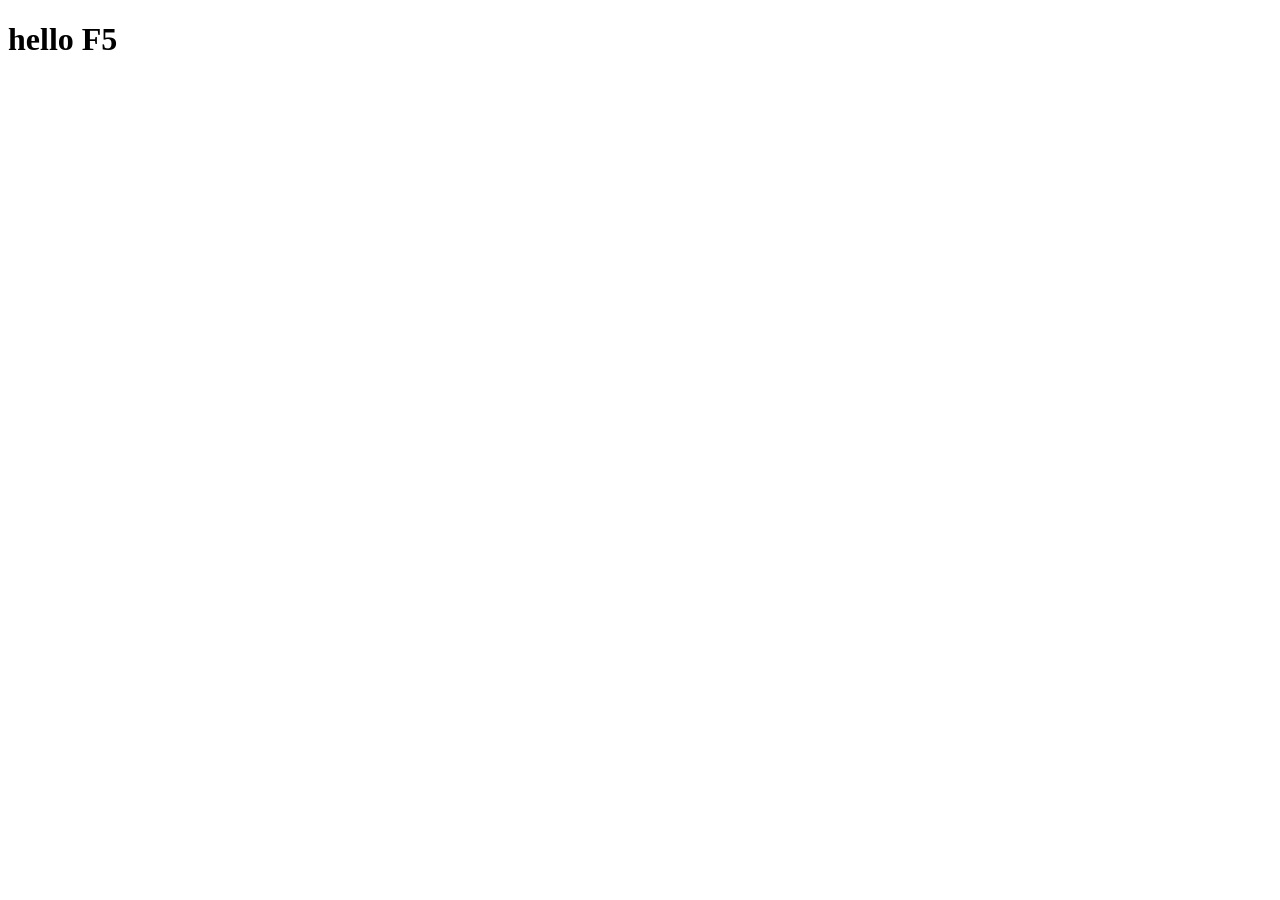
==== index.html @ d778456f "create gitbub page" ====
<!DOCTYPE html>
<html lang="en">
<head>
  <meta charset="UTF-8">
  <meta name="viewport" content="width=device-width, initial-scale=1.0">
  <title>F5 Web</title>
</head>
<body>
  <h1>hello F5</h1>
</body>
</html>
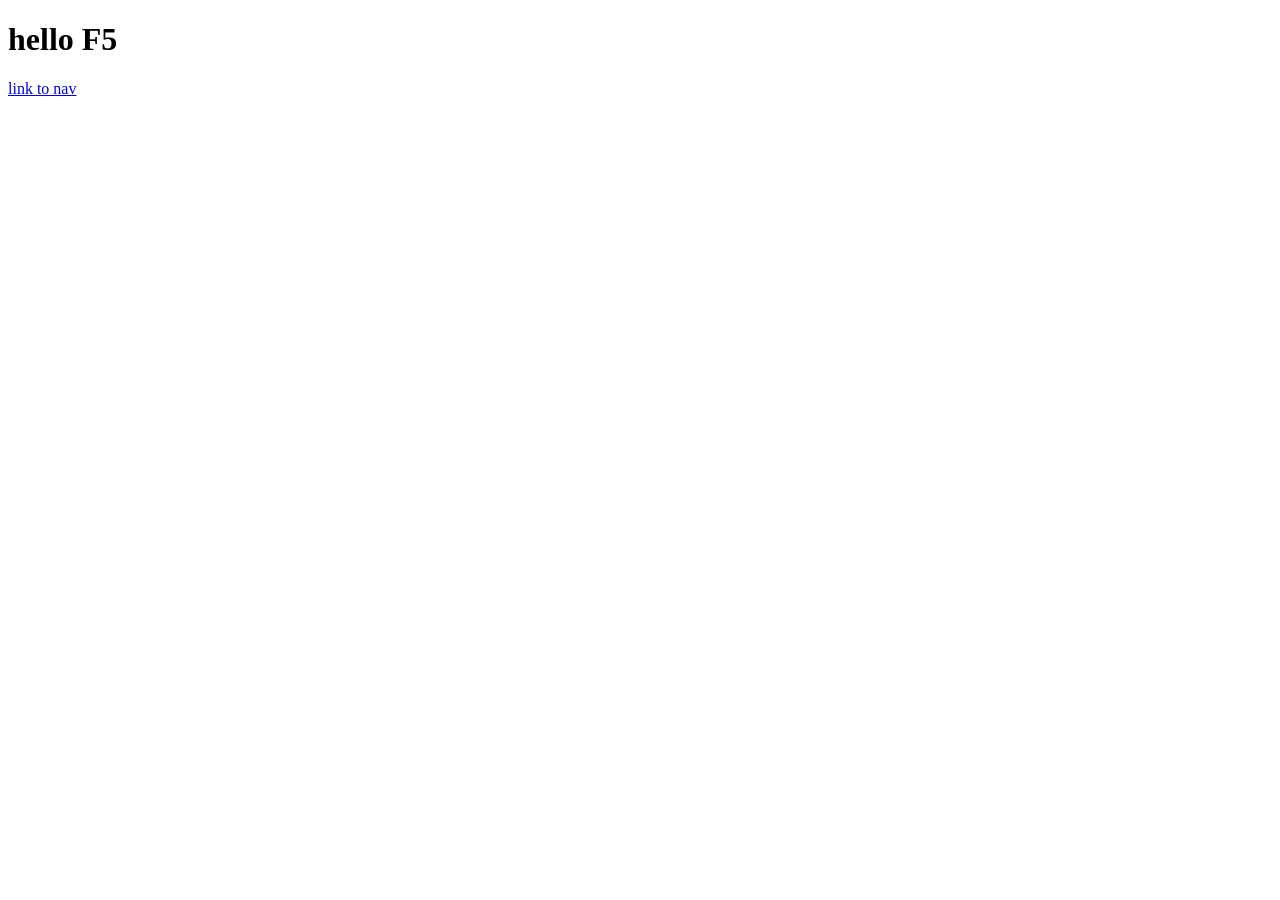
==== commit 04c489b8: "create navbar" ====
--- a/index.html
+++ b/index.html
@@ -7,5 +7,6 @@
 </head>
 <body>
   <h1>hello F5</h1>
+  <a href="nav.html">link to nav</a>
 </body>
 </html>
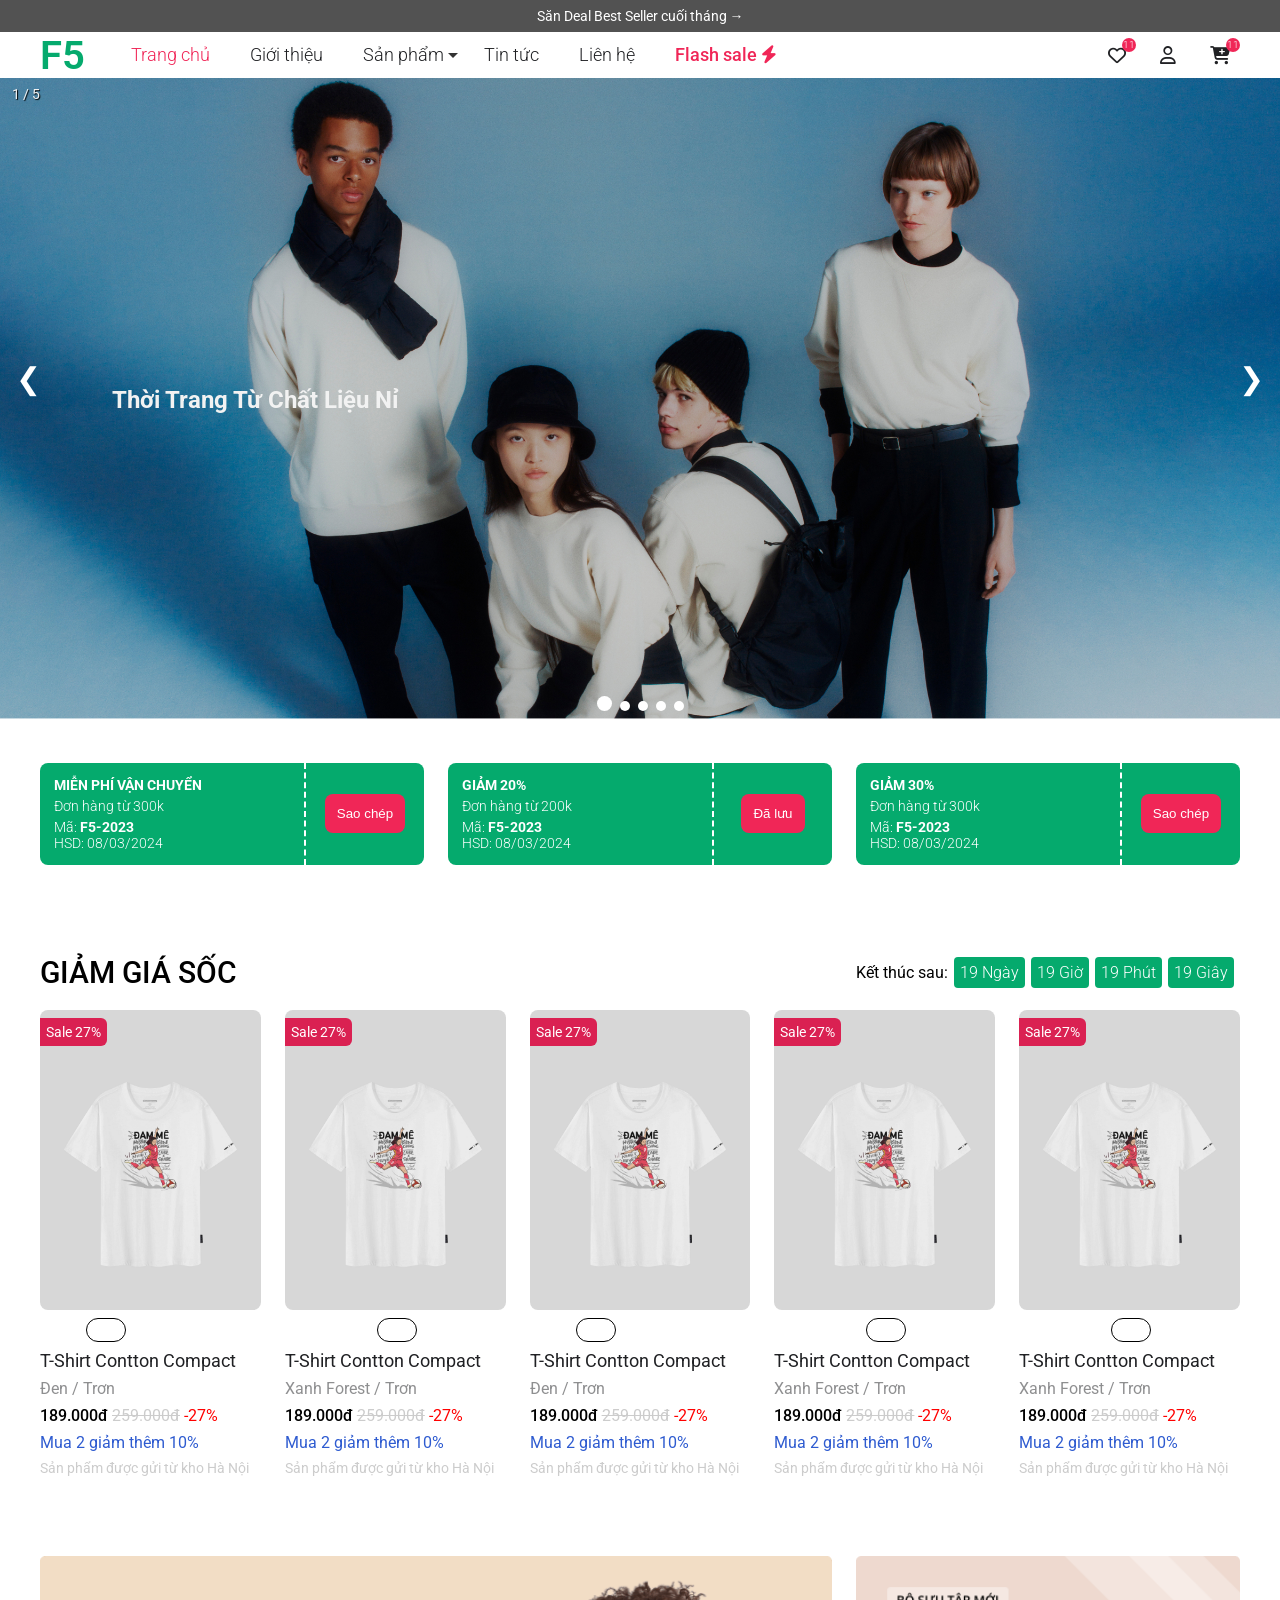
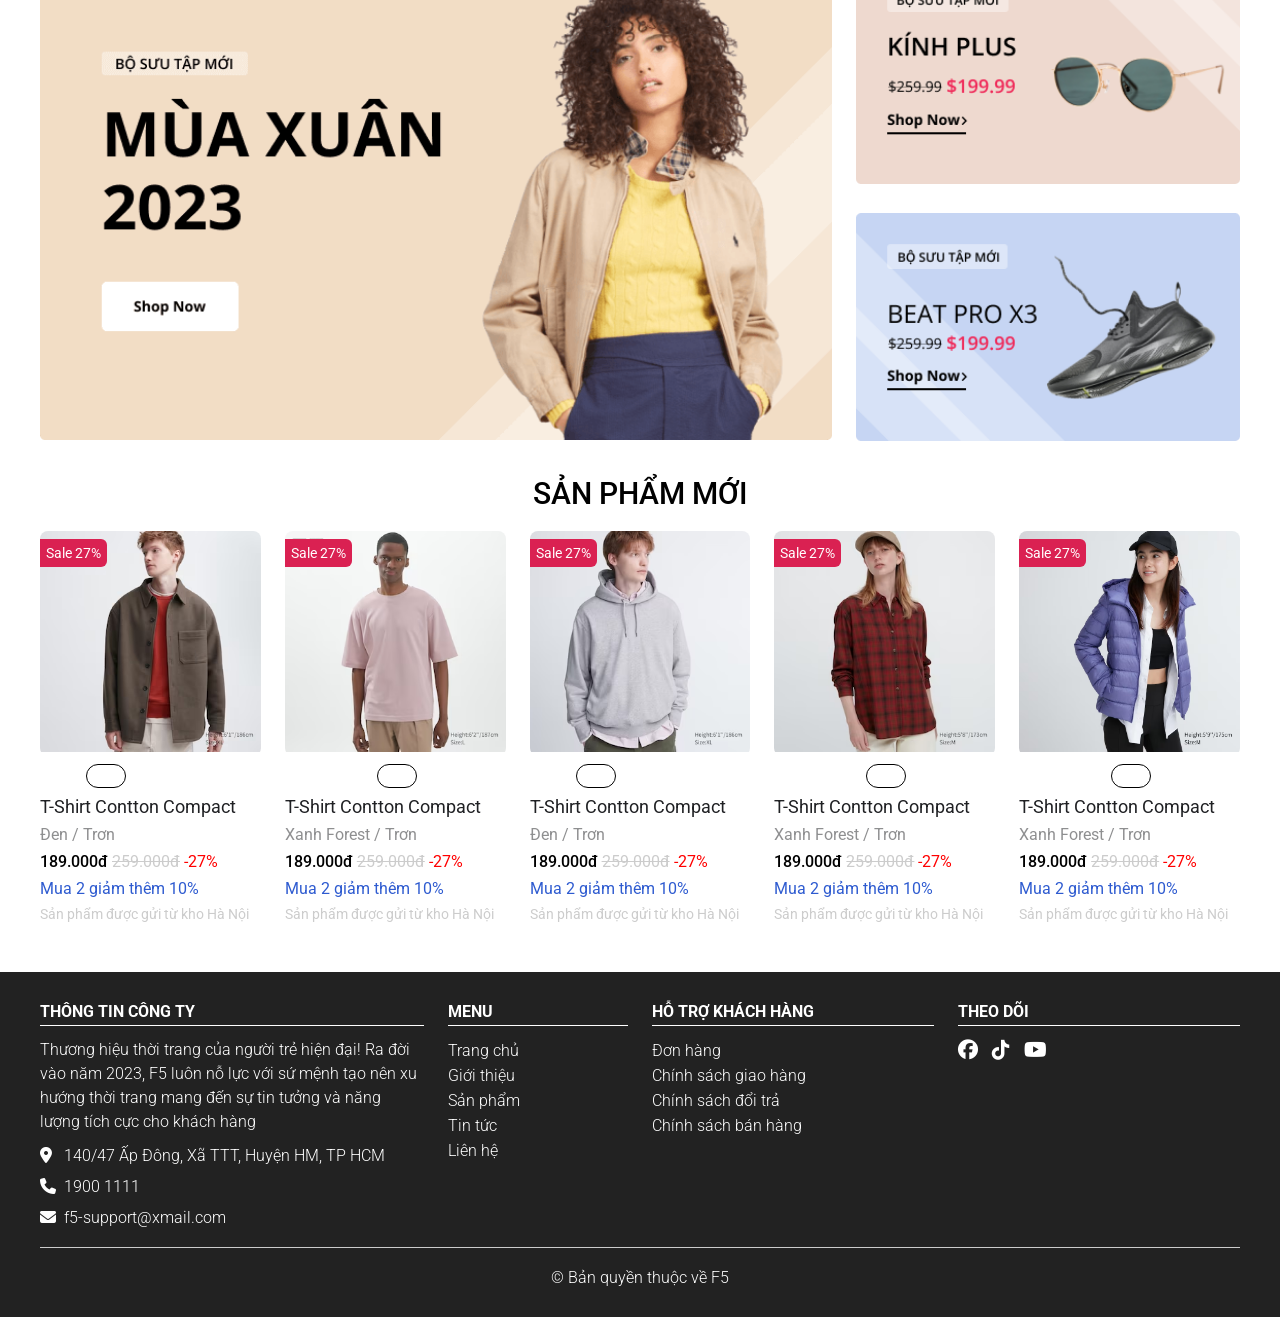
==== commit 50c1db93: "reuse ex-code" ====
--- a/index.html
+++ b/index.html
@@ -1,12 +1,1223 @@
 <!DOCTYPE html>
 <html lang="en">
+
 <head>
   <meta charset="UTF-8">
   <meta name="viewport" content="width=device-width, initial-scale=1.0">
   <title>F5 Web</title>
+  <link rel="icon" type="image/x-icon" href="./assets/img/favicon/F5-favicon-100x100.png">
+  <link rel="preconnect" href="https://fonts.googleapis.com">
+  <link rel="preconnect" href="https://fonts.gstatic.com" crossorigin>
+  <link href="https://fonts.googleapis.com/css2?family=Roboto:wght@100;300;400;500;700&display=swap" rel="stylesheet">
+  <link rel="stylesheet" href="https://cdnjs.cloudflare.com/ajax/libs/font-awesome/6.4.2/css/all.min.css"
+      integrity="sha512-z3gLpd7yknf1YoNbCzqRKc4qyor8gaKU1qmn+CShxbuBusANI9QpRohGBreCFkKxLhei6S9CQXFEbbKuqLg0DA=="
+      crossorigin="anonymous" referrerpolicy="no-referrer" />
+  <link rel="stylesheet" href="./assets/css/grid.css">
+  <link rel="stylesheet" href="./assets/css/base.css">
+  <link rel="stylesheet" href="./assets/css/style.css">
+  <link rel="stylesheet" href="./assets/css/responsive.css">
 </head>
+
 <body>
-  <h1>hello F5</h1>
-  <a href="nav.html">link to nav</a>
+  <div class="app">
+    <!-- header -->
+    <header class="header">
+      <div class="topbar">
+        <div class="topbar__promotion">
+          <a href="./index.html">Săn Deal Best Seller cuối tháng →</a>
+        </div>
+      </div>
+      <nav class="nav">
+        <div class="nav__bars">
+          <i class="nav__bars-icon fa-solid fa-bars"></i>
+        </div>
+        <div class="nav__logo">
+          <a href="#" class="logo">F5</a>
+        </div>
+
+        <div class="nav__menu"> <!-- add nav__menu--opened tren mobile de mo menu -->
+          <div class="nav__menu-mobile-close">
+            <i class="nav__menu-mobile-close-icon fa-solid fa-xmark"></i>
+          </div>
+          <ul class="menu-list">
+            <li class="menu-item menu-item--active">
+              <a href="./index.html">Trang chủ</a>
+            </li>
+            <li class="menu-item">
+              <a href="#">Giới thiệu</a>
+            </li>
+            <li class="menu-item menu-item--angle-down">
+              <a href="#">Sản phẩm</a>
+              <ul class="submenu-list-1">
+                <li class="menu-item menu-item--level-1">
+                  <a href="#">Áo</a>
+                  <ul class="submeu-list-2">
+                    <li class="menu-item menu-item--level-2">
+                      <a href="#">Áo phông</a>
+                    </li>
+                    <li class="menu-item menu-item--level-2">
+                      <a href="#">Áo sơ mi</a>
+                    </li>
+                    <li class="menu-item menu-item--level-2">
+                      <a href="#">Áo kiểu</a>
+                    </li>
+                    <li class="menu-item menu-item--level-2">
+                      <a href="#">Áo khoác</a>
+                    </li>
+                  </ul>
+                </li>
+                <li class="menu-item menu-item--level-1">
+                  <a href="#">Quần</a>
+                  <ul class="submeu-list-2">
+                    <li class="menu-item menu-item--level-2">
+                      <a href="#">Quần jeans</a>
+                    </li>
+                    <li class="menu-item menu-item--level-2">
+                      <a href="#">Quần kaki</a>
+                    </li>
+                    <li class="menu-item menu-item--level-2">
+                      <a href="#">Quần short</a>
+                    </li>
+                    <li class="menu-item menu-item--level-2">
+                      <a href="#">Quần lửng</a>
+                    </li>
+                  </ul>
+                </li>
+                <li class="menu-item menu-item--level-1">
+                  <a href="#">Túi xách</a>
+                  <ul class="submeu-list-2">
+                    <li class="menu-item menu-item--level-2">
+                      <a href="#">Túi xách xxx</a>
+                    </li>
+                    <li class="menu-item menu-item--level-2">
+                      <a href="#">Túi xách xxx</a>
+                    </li>
+                    <li class="menu-item menu-item--level-2">
+                      <a href="#">Túi xách xxx</a>
+                    </li>
+                    <li class="menu-item menu-item--level-2">
+                      <a href="#">Túi xách xxx</a>
+                    </li>
+                  </ul>
+                </li>
+                <li class="menu-item menu-item--level-1">
+                  <a href="#">Giày dép</a>
+                  <ul class="submeu-list-2">
+                    <li class="menu-item menu-item--level-2">
+                      <a href="#">Giày dép xx xx</a>
+                    </li>
+                    <li class="menu-item menu-item--level-2">
+                      <a href="#">Giày dép xx xx</a>
+                    </li>
+                    <li class="menu-item menu-item--level-2">
+                      <a href="#">Giày dép xx xx</a>
+                    </li>
+                    <li class="menu-item menu-item--level-2">
+                      <a href="#">Giày dép xx xx</a>
+                    </li>
+                  </ul>
+                </li>
+                <li class="menu-item menu-item--level-1">
+                  <a href="#">Phụ kiện</a>
+                  <ul class="submeu-list-2">
+                    <li class="menu-item menu-item--level-2">
+                      <a href="#">Phụ kiện xx xx</a>
+                    </li>
+                    <li class="menu-item menu-item--level-2">
+                      <a href="#">Phụ kiện xx xx</a>
+                    </li>
+                    <li class="menu-item menu-item--level-2">
+                      <a href="#">Phụ kiện xx xx</a>
+                    </li>
+                    <li class="menu-item menu-item--level-2">
+                      <a href="#">Phụ kiện xx xx</a>
+                    </li>
+                  </ul>
+                </li>
+              </ul>
+            </li>
+            <li class="menu-item">
+              <a href="#">Tin tức</a>
+            </li>
+            <li class="menu-item">
+              <a href="#">Liên hệ</a>
+            </li>
+            <li class="menu-item menu-item--flash-sale">
+              <a href="#flash-sale">
+                Flash sale
+                <i class="fa-solid fa-bolt"></i>
+              </a>
+            </li>
+          </ul>
+        </div>
+        <div class="nav__right">
+          <div class="nav__icon">
+            <div class="nav__wishlist-icon">
+              <a href="#" class="wishlist-icon__link">
+                <i class="fa-regular fa-heart"></i>
+                <span class="wishlist-number">11</span>
+              </a>
+            </div>
+            <div class="nav__user-icon">
+              <a href="#" class="user-icon__link">
+                <i class="fa-regular fa-user"></i>
+              </a>
+            </div>
+            <div class="nav__cart-icon">
+              <a href="#" class="cart-icon__link">
+                <i class="fa-solid fa-cart-plus"></i>
+                <span class="cart-number">11</span>
+              </a>
+              <div class="cart-container">
+                <!-- add class 'cart--active to show when hover' -->
+                <div class="cart-empty">
+                  <img src="./assets/img/empty-cart/emptycart.jpeg" class="cart-empty__img" alt="Empty cart">
+                  <p class="cart-empty__msg">Không có sản phẩm nào trong giỏ hàng!</p>
+                </div>
+                <div class="cart-content cart--active">
+                  <p class="cart__header">Sản phẩm trong giỏ hàng</p>
+                  <div class="cart__body">
+                    <div class="cart__list">
+                      <div class="cart__item">
+                        <a href="" class="cart-product-thumbnail">
+                          <img src="./assets/img/product/goods-1-4.jpg" alt="">
+                        </a>
+                        <div class="cart-product-info">
+                          <div class="cart-product__top">
+                            <p class="cart-product__title">T-Shirt Care & Share Đam mê</p>
+                            <p class="cart-product__color">Trắng</p>
+                          </div>
+                          <div class="cart-product__bottom">
+                            <div class="cart-product__quantity">
+                              <label for="quantity-input">Số lượng</label>
+                              <div class="quantity-control">
+                                <span class="minus-btn">-</span>
+                                <input type="text" id="quantity-input" class="quantity-input" disabled value="10">
+                                <span class="plus-btn">+</span>
+                              </div>
+                            </div>
+                            <div class="cart-product__price">
+                              <span class="cart-product__sale-price">189.000đ</span>
+                              <del class="cart-product__original-price">259.000đ</del>
+                              <div>
+                                <span class="cart-product__remove">Xoá</span>
+                              </div>
+                            </div>
+                          </div>
+                        </div>
+                      </div>
+                      <div class="cart__item">
+                        <a href="" class="cart-product-thumbnail">
+                          <img src="./assets/img/product/goods-1-4.jpg" alt="">
+                        </a>
+                        <div class="cart-product-info">
+                          <div class="cart-product__top">
+                            <p class="cart-product__title">T-Shirt Care & Share Đam mê</p>
+                            <p class="cart-product__color">Trắng</p>
+                          </div>
+                          <div class="cart-product__bottom">
+                            <div class="cart-product__quantity">
+                              <label for="quantity-input">Số lượng</label>
+                              <div class="quantity-control">
+                                <span class="minus-btn">-</span>
+                                <input type="text" id="quantity-input" class="quantity-input" disabled value="10">
+                                <span class="plus-btn">+</span>
+                              </div>
+                            </div>
+                            <div class="cart-product__price">
+                              <span class="cart-product__sale-price">189.000đ</span>
+                              <del class="cart-product__original-price">259.000đ</del>
+                              <div>
+                                <span class="cart-product__remove">Xoá</span>
+                              </div>
+                            </div>
+                          </div>
+                        </div>
+                      </div>
+                      <div class="cart__item">
+                        <a href="" class="cart-product-thumbnail">
+                          <img src="./assets/img/product/goods-1-4.jpg" alt="">
+                        </a>
+                        <div class="cart-product-info">
+                          <div class="cart-product__top">
+                            <p class="cart-product__title">T-Shirt Care & Share Đam mê</p>
+                            <p class="cart-product__color">Trắng</p>
+                          </div>
+                          <div class="cart-product__bottom">
+                            <div class="cart-product__quantity">
+                              <label for="quantity-input">Số lượng</label>
+                              <div class="quantity-control">
+                                <span class="minus-btn">-</span>
+                                <input type="text" id="quantity-input" class="quantity-input" disabled value="10">
+                                <span class="plus-btn">+</span>
+                              </div>
+                            </div>
+                            <div class="cart-product__price">
+                              <span class="cart-product__sale-price">189.000đ</span>
+                              <del class="cart-product__original-price">259.000đ</del>
+                              <div>
+                                <span class="cart-product__remove">Xoá</span>
+                              </div>
+                            </div>
+                          </div>
+                        </div>
+                      </div>
+                    </div>
+                  </div>
+                  <div class="cart__footer">
+                    <div class="cart__subtotal-wrap">
+                      <span class="subtotal__title">Tổng tiền:</span>
+                      <span class="subtotal">936.000₫</span>
+                    </div>
+                    <div class="cart__btn">
+                      <a href="#" class="cart__checkout btn">Thanh Toán</a>
+                    </div>
+                  </div>
+                </div>
+              </div>
+            </div>
+          </div>
+        </div>
+      </nav>
+    </header>
+
+    <!-- body -->
+    <div class="body">
+      <!-- slideshow -->
+      <section class="slideshow">
+        <!-- Element: Slide -->
+        <div class="slideshow__slide fade">
+          <div class="slideshow__numbertext">1 / 5</div>
+          <img src="./assets/img/slideshow/slideshow-1.jpg" style="width:100%">
+          <h2 class="slideshow__text">Thời trang từ chất liệu nỉ</h2>
+        </div>
+        <div class="slideshow__slide fade">
+          <div class="slideshow__numbertext">2 / 5</div>
+          <img src="./assets/img/slideshow/slideshow-2.jpg" style="width:100%">
+          <h2 class="slideshow__text">Caption Two</h2>
+        </div>
+        <div class="slideshow__slide fade">
+          <div class="slideshow__numbertext">3 / 5</div>
+          <img src="./assets/img/slideshow/slideshow-3.jpg" style="width:100%">
+          <h2 class="slideshow__text">Caption Three</h2>
+        </div>
+        <div class="slideshow__slide fade">
+          <div class="slideshow__numbertext">4 / 5</div>
+          <img src="./assets/img/slideshow/slideshow-4.jpg" style="width:100%">
+          <h2 class="slideshow__text">Caption Four</h2>
+        </div>
+        <div class="slideshow__slide fade">
+          <div class="slideshow__numbertext">5 / 5</div>
+          <img src="./assets/img/slideshow/slideshow-5.jpg" style="width:100%">
+          <h2 class="slideshow__text">Caption Five</h2>
+        </div>
+        <!-- Element: Controls -->
+        <a class="slideshow__prev" onclick="plusSlides(-1)">&#10094;</a>
+        <a class="slideshow__next" onclick="plusSlides(1)">&#10095;</a>
+        <!-- Block: Dots -->
+        <div class="dots">
+          <span class="dots__dot" onclick="currentSlide(1)"></span>
+          <span class="dots__dot" onclick="currentSlide(2)"></span>
+          <span class="dots__dot" onclick="currentSlide(3)"></span>
+          <span class="dots__dot" onclick="currentSlide(4)"></span>
+          <span class="dots__dot" onclick="currentSlide(5)"></span>
+        </div>
+      </section>
+
+      <!-- coupons -->
+      <section class="coupons">
+        <div class="grid wide">
+          <div class="row">
+            <div class="col l-4 m-12 c-12">
+              <div class="coupon__container">
+                <div class="coupon__left">
+                  <div class="coupon__title">
+                    <h4>MIỄN PHÍ VẬN CHUYỂN</h4>
+                    <p>Đơn hàng từ 300k</p>
+                  </div>
+                  <div class="coupon__detail">
+                    <p class="coupon__code">Mã: <strong>F5-2023</strong></p>
+                    <p class="expire__date">HSD: 08/03/2024</p>
+                  </div>
+                </div>
+                <div class="coupon__right">
+                  <button class="coupon__copy btn" data-copy='F5-2023'>Sao chép</button>
+                </div>
+              </div>
+            </div>
+
+            <div class="col l-4 m-12 c-12">
+              <div class="coupon__container">
+                <div class="coupon__left">
+                  <div class="coupon__title">
+                    <h4>GIẢM 20%</h4>
+                    <p>Đơn hàng từ 200k</p>
+                  </div>
+                  <div class="coupon__detail">
+                    <p class="coupon__code">Mã: <strong>F5-2023</strong></p>
+                    <p class="expire__date">HSD: 08/03/2024</p>
+                  </div>
+                </div>
+                <div class="coupon__right">
+                  <button class="coupon__copy btn" data-copy='F5-2023'>Đã lưu</button>
+                </div>
+              </div>
+            </div>
+
+            <div class="col l-4 m-12 c-12">
+              <div class="coupon__container">
+                <div class="coupon__left">
+                  <div class="coupon__title">
+                    <h4>GIẢM 30%</h4>
+                    <p>Đơn hàng từ 300k</p>
+                  </div>
+                  <div class="coupon__detail">
+                    <p class="coupon__code">Mã: <strong>F5-2023</strong></p>
+                    <p class="expire__date">HSD: 08/03/2024</p>
+                  </div>
+                </div>
+                <div class="coupon__right">
+                  <button class="coupon__copy btn" data-copy='F5-2023'>Sao chép</button>
+                </div>
+              </div>
+            </div>
+          </div>
+        </div>
+      </section>
+
+      <!-- flash-sale -->
+      <section id="flash-sale" class="flash-sale">
+        <div class="grid wide">
+          <div class="row">
+            <div class="col l-12 m-12 c-12">
+              <div class="flash-sale__heading">
+                <h2 class="flash-sale__title">GIẢM GIÁ SỐC</h2>
+                <div class="flash-sale__timer">
+                  <p>Kết thúc sau:</p>
+                  <div class="timer">
+                    <div class="timer__block timer__days">
+                      <span>19</span>
+                      <span class="day-text">Ngày</span>
+                    </div>
+                    <div class="timer__block timer__hours">
+                      <span>19</span>
+                      <span class="hour-text">Giờ</span>
+                    </div>
+                    <div class="timer__block timer__minutes">
+                      <span>19</span>
+                      <span class="minute-text">Phút</span>
+                    </div>
+                    <div class="timer__block timer__seconds">
+                      <span>19</span>
+                      <span class="second-text">Giây</span>
+                    </div>
+                  </div>
+                </div>
+              </div>
+            </div>
+          </div>
+
+          <div class="row">
+            <div class="col l-2-4">
+              <div class="product">
+                <div class="product__thumbnail">
+                  <div class="product__img">
+                    <a href="#"><img src="./assets/img/product/goods-1-1.jpg" alt="product image"></a>
+                  </div>
+                  <div class="product__select">
+                    <p>Thêm vào giỏ hàng +</p>
+                    <div class="option-select">
+                      <span class="option-select__item">S</span>
+                      <span class="option-select__item">M</span>
+                      <span class="option-select__item">L</span>
+                      <span class="option-select__item">XL</span>
+                      <span class="option-select__item">2XL</span>
+                    </div>
+                  </div>
+                  <div class="product__saleoff">
+                    <p>Sale <span class="product__discount-percent">27%</span></p>
+                  </div>
+                </div>
+                <div class="product__info">
+                  <div class="product__color">
+                    <div class="product__color-item">
+                      <span class="color-checkmark" data-value="Trắng / Trơn"
+                        style="background-image: url(https://media.coolmate.me/cdn-cgi/image/width=160,height=160,quality=80,format=auto/uploads/May2022/vai_trang.jpg);"></span>
+                    </div>
+                    <div class="product__color-item product__color-item--active">
+                      <span class="color-checkmark" data-value="Đen / Trơn"
+                        style="background-image: url(https://media.coolmate.me/cdn-cgi/image/width=160,height=160,quality=80,format=auto/uploads/May2022/vai_den.jpg);"></span>
+                    </div>
+                    <div class="product__color-item">
+                      <span class="color-checkmark" data-value="Xanh Forest / Trơn"
+                        style="background-image: url(https://media.coolmate.me/cdn-cgi/image/width=160,height=160,quality=80,format=auto/uploads/May2022/vai_xanh_forest.jpg);"></span>
+                    </div>
+                    <div class="product__color-item">
+                      <span class="color-checkmark" data-value="Xanh đậm / Trơn"
+                        style="background-image: url(https://media.coolmate.me/cdn-cgi/image/width=160,height=160,quality=80,format=auto/uploads/June2023/colorXanh_1A5.jpg);"></span>
+                    </div>
+                  </div>
+                  <div class="product__title">
+                    <a href="#" class="product__title-link">T-Shirt Contton Compact</a>
+                  </div>
+                  <p class="product__sub-title">Xanh rêu / Premium</p>
+                  <div class="product__prices">
+                    <span class="product__price">189.000đ</span>
+                    <del class="product__original-price">259.000đ</del>
+                    <span class="product__discount-percent">-27%</span>
+                  </div>
+                  <p class="product-ino__hint">Mua 2 giảm thêm 10%</p>
+                  <p class="product-ino__note">Sản phẩm được gửi từ kho Hà Nội</p>
+                </div>
+              </div>
+            </div>
+            <div class="col l-2-4">
+              <div class="product">
+                <div class="product__thumbnail">
+                  <div class="product__img">
+                    <a href="#"><img src="./assets/img/product/goods-1-1.jpg" alt="product image"></a>
+                  </div>
+                  <div class="product__select">
+                    <p>Thêm vào giỏ hàng +</p>
+                    <div class="option-select">
+                      <span class="option-select__item">S</span>
+                      <span class="option-select__item">M</span>
+                      <span class="option-select__item">L</span>
+                      <span class="option-select__item">XL</span>
+                      <span class="option-select__item">2XL</span>
+                    </div>
+                  </div>
+                  <div class="product__saleoff">
+                    <p>Sale <span class="product__discount-percent">27%</span></p>
+                  </div>
+                </div>
+                <div class="product__info">
+                  <div class="product__color">
+                    <div class="product__color-item">
+                      <span class="color-checkmark" data-value="Trắng / Trơn"
+                        style="background-image: url(https://media.coolmate.me/cdn-cgi/image/width=160,height=160,quality=80,format=auto/uploads/May2022/vai_trang.jpg);"></span>
+                    </div>
+                    <div class="product__color-item">
+                      <span class="color-checkmark" data-value="Đen / Trơn"
+                        style="background-image: url(https://media.coolmate.me/cdn-cgi/image/width=160,height=160,quality=80,format=auto/uploads/May2022/vai_den.jpg);"></span>
+                    </div>
+                    <div class="product__color-item product__color-item--active">
+                      <span class="color-checkmark" data-value="Xanh Forest / Trơn"
+                        style="background-image: url(https://media.coolmate.me/cdn-cgi/image/width=160,height=160,quality=80,format=auto/uploads/May2022/vai_xanh_forest.jpg);"></span>
+                    </div>
+                    <div class="product__color-item">
+                      <span class="color-checkmark" data-value="Xanh đậm / Trơn"
+                        style="background-image: url(https://media.coolmate.me/cdn-cgi/image/width=160,height=160,quality=80,format=auto/uploads/June2023/colorXanh_1A5.jpg);"></span>
+                    </div>
+                  </div>
+                  <div class="product__title">
+                    <a href="#" class="product__title-link">T-Shirt Contton Compact</a>
+                  </div>
+                  <p class="product__sub-title">Xanh rêu / Premium</p>
+                  <div class="product__prices">
+                    <span class="product__price">189.000đ</span>
+                    <del class="product__original-price">259.000đ</del>
+                    <span class="product__discount-percent">-27%</span>
+                  </div>
+                  <p class="product-ino__hint">Mua 2 giảm thêm 10%</p>
+                  <p class="product-ino__note">Sản phẩm được gửi từ kho Hà Nội</p>
+                </div>
+              </div>
+            </div>
+            <div class="col l-2-4">
+              <div class="product">
+                <div class="product__thumbnail">
+                  <div class="product__img">
+                    <a href="#"><img src="./assets/img/product/goods-1-1.jpg" alt="product image"></a>
+                  </div>
+                  <div class="product__select">
+                    <p>Thêm vào giỏ hàng +</p>
+                    <div class="option-select">
+                      <span class="option-select__item">S</span>
+                      <span class="option-select__item">M</span>
+                      <span class="option-select__item">L</span>
+                      <span class="option-select__item">XL</span>
+                      <span class="option-select__item">2XL</span>
+                    </div>
+                  </div>
+                  <div class="product__saleoff">
+                    <p>Sale <span class="product__discount-percent">27%</span></p>
+                  </div>
+                </div>
+                <div class="product__info">
+                  <div class="product__color">
+                    <div class="product__color-item">
+                      <span class="color-checkmark" data-value="Trắng / Trơn"
+                        style="background-image: url(https://media.coolmate.me/cdn-cgi/image/width=160,height=160,quality=80,format=auto/uploads/May2022/vai_trang.jpg);"></span>
+                    </div>
+                    <div class="product__color-item product__color-item--active">
+                      <span class="color-checkmark" data-value="Đen / Trơn"
+                        style="background-image: url(https://media.coolmate.me/cdn-cgi/image/width=160,height=160,quality=80,format=auto/uploads/May2022/vai_den.jpg);"></span>
+                    </div>
+                    <div class="product__color-item">
+                      <span class="color-checkmark" data-value="Xanh Forest / Trơn"
+                        style="background-image: url(https://media.coolmate.me/cdn-cgi/image/width=160,height=160,quality=80,format=auto/uploads/May2022/vai_xanh_forest.jpg);"></span>
+                    </div>
+                    <div class="product__color-item">
+                      <span class="color-checkmark" data-value="Xanh đậm / Trơn"
+                        style="background-image: url(https://media.coolmate.me/cdn-cgi/image/width=160,height=160,quality=80,format=auto/uploads/June2023/colorXanh_1A5.jpg);"></span>
+                    </div>
+                  </div>
+                  <div class="product__title">
+                    <a href="#" class="product__title-link">T-Shirt Contton Compact</a>
+                  </div>
+                  <p class="product__sub-title">Xanh rêu / Premium</p>
+                  <div class="product__prices">
+                    <span class="product__price">189.000đ</span>
+                    <del class="product__original-price">259.000đ</del>
+                    <span class="product__discount-percent">-27%</span>
+                  </div>
+                  <p class="product-ino__hint">Mua 2 giảm thêm 10%</p>
+                  <p class="product-ino__note">Sản phẩm được gửi từ kho Hà Nội</p>
+                </div>
+              </div>
+            </div>
+            <div class="col l-2-4">
+              <div class="product">
+                <div class="product__thumbnail">
+                  <div class="product__img">
+                    <a href="#"><img src="./assets/img/product/goods-1-1.jpg" alt="product image"></a>
+                  </div>
+                  <div class="product__select">
+                    <p>Thêm vào giỏ hàng +</p>
+                    <div class="option-select">
+                      <span class="option-select__item">S</span>
+                      <span class="option-select__item">M</span>
+                      <span class="option-select__item">L</span>
+                      <span class="option-select__item">XL</span>
+                      <span class="option-select__item">2XL</span>
+                    </div>
+                  </div>
+                  <div class="product__saleoff">
+                    <p>Sale <span class="product__discount-percent">27%</span></p>
+                  </div>
+                </div>
+                <div class="product__info">
+                  <div class="product__color">
+                    <div class="product__color-item">
+                      <span class="color-checkmark" data-value="Trắng / Trơn"
+                        style="background-image: url(https://media.coolmate.me/cdn-cgi/image/width=160,height=160,quality=80,format=auto/uploads/May2022/vai_trang.jpg);"></span>
+                    </div>
+                    <div class="product__color-item">
+                      <span class="color-checkmark" data-value="Đen / Trơn"
+                        style="background-image: url(https://media.coolmate.me/cdn-cgi/image/width=160,height=160,quality=80,format=auto/uploads/May2022/vai_den.jpg);"></span>
+                    </div>
+                    <div class="product__color-item product__color-item--active">
+                      <span class="color-checkmark" data-value="Xanh Forest / Trơn"
+                        style="background-image: url(https://media.coolmate.me/cdn-cgi/image/width=160,height=160,quality=80,format=auto/uploads/May2022/vai_xanh_forest.jpg);"></span>
+                    </div>
+                    <div class="product__color-item">
+                      <span class="color-checkmark" data-value="Xanh đậm / Trơn"
+                        style="background-image: url(https://media.coolmate.me/cdn-cgi/image/width=160,height=160,quality=80,format=auto/uploads/June2023/colorXanh_1A5.jpg);"></span>
+                    </div>
+                  </div>
+                  <div class="product__title">
+                    <a href="#" class="product__title-link">T-Shirt Contton Compact</a>
+                  </div>
+                  <p class="product__sub-title">Xanh rêu / Premium</p>
+                  <div class="product__prices">
+                    <span class="product__price">189.000đ</span>
+                    <del class="product__original-price">259.000đ</del>
+                    <span class="product__discount-percent">-27%</span>
+                  </div>
+                  <p class="product-ino__hint">Mua 2 giảm thêm 10%</p>
+                  <p class="product-ino__note">Sản phẩm được gửi từ kho Hà Nội</p>
+                </div>
+              </div>
+            </div>
+            <div class="col l-2-4">
+              <div class="product">
+                <div class="product__thumbnail">
+                  <div class="product__img">
+                    <a href="#"><img src="./assets/img/product/goods-1-1.jpg" alt="product image"></a>
+                  </div>
+                  <div class="product__select">
+                    <p>Thêm vào giỏ hàng +</p>
+                    <div class="option-select">
+                      <span class="option-select__item">S</span>
+                      <span class="option-select__item">M</span>
+                      <span class="option-select__item">L</span>
+                      <span class="option-select__item">XL</span>
+                      <span class="option-select__item">2XL</span>
+                    </div>
+                  </div>
+                  <div class="product__saleoff">
+                    <p>Sale <span class="product__discount-percent">27%</span></p>
+                  </div>
+                </div>
+                <div class="product__info">
+                  <div class="product__color">
+                    <div class="product__color-item">
+                      <span class="color-checkmark" data-value="Trắng / Trơn"
+                        style="background-image: url(https://media.coolmate.me/cdn-cgi/image/width=160,height=160,quality=80,format=auto/uploads/May2022/vai_trang.jpg);"></span>
+                    </div>
+                    <div class="product__color-item">
+                      <span class="color-checkmark" data-value="Đen / Trơn"
+                        style="background-image: url(https://media.coolmate.me/cdn-cgi/image/width=160,height=160,quality=80,format=auto/uploads/May2022/vai_den.jpg);"></span>
+                    </div>
+                    <div class="product__color-item product__color-item--active">
+                      <span class="color-checkmark" data-value="Xanh Forest / Trơn"
+                        style="background-image: url(https://media.coolmate.me/cdn-cgi/image/width=160,height=160,quality=80,format=auto/uploads/May2022/vai_xanh_forest.jpg);"></span>
+                    </div>
+                    <div class="product__color-item">
+                      <span class="color-checkmark" data-value="Xanh đậm / Trơn"
+                        style="background-image: url(https://media.coolmate.me/cdn-cgi/image/width=160,height=160,quality=80,format=auto/uploads/June2023/colorXanh_1A5.jpg);"></span>
+                    </div>
+                  </div>
+                  <div class="product__title">
+                    <a href="#" class="product__title-link">T-Shirt Contton Compact</a>
+                  </div>
+                  <p class="product__sub-title">Xanh rêu / Premium</p>
+                  <div class="product__prices">
+                    <span class="product__price">189.000đ</span>
+                    <del class="product__original-price">259.000đ</del>
+                    <span class="product__discount-percent">-27%</span>
+                  </div>
+                  <p class="product-ino__hint">Mua 2 giảm thêm 10%</p>
+                  <p class="product-ino__note">Sản phẩm được gửi từ kho Hà Nội</p>
+                </div>
+              </div>
+            </div>
+          </div>
+        </div>
+      </section>
+
+      <section class="banner">
+        <div class="grid wide">
+          <div class="row">
+            <div class="col l-8 m-12 c-12">
+              <div class="banner__right">
+                <a href="#" class="banner__link">
+                  <img src="./assets/img/banner/banner_1.jpg" alt="Banner" class="banner__img">
+                </a>
+              </div>
+            </div>
+            <div class="col l-4 m-12 c-12">
+              <div class="banner__right">
+                <div class="row">
+                  <div class="col l-12 m-12 c-12">
+                    <div class="banner__right-top">
+                      <a href="#" class="banner__link">
+                        <img src="./assets/img/banner/banner_2.jpg" alt="Banner" class="banner__img">
+                      </a>
+                    </div>
+                  </div>
+                  <div class="col l-12 m-12 c-12">
+                    <div class="banner__right-bottom">
+                      <a href="#" class="banner__link">
+                        <img src="./assets/img/banner/banner_3.jpg" alt="Banner" class="banner__img">
+                      </a>
+                    </div>
+                  </div>
+                </div>
+              </div>
+            </div>
+          </div>
+        </div>
+      </section>
+
+      <!-- new arrival -->
+      <section class="new-arrival">
+        <div class="grid wide">
+          <div class="row">
+            <div class="col l-12 m-12 c-12">
+              <div class="new-arrival__heading">
+                <h2 class="new-arrival__title">SẢN PHẨM MỚI</h2>
+              </div>
+            </div>
+          </div>
+
+          <div class="row">
+            <div class="col l-2-4">
+              <div class="product">
+                <div class="product__thumbnail">
+                  <div class="product__img">
+                    <a href="#"><img src="./assets/img/product/goods-2.jpg" alt="product image"></a>
+                  </div>
+                  <div class="product__select">
+                    <p>Thêm vào giỏ hàng +</p>
+                    <div class="option-select">
+                      <span class="option-select__item">S</span>
+                      <span class="option-select__item">M</span>
+                      <span class="option-select__item">L</span>
+                      <span class="option-select__item">XL</span>
+                      <span class="option-select__item">2XL</span>
+                    </div>
+                  </div>
+                  <div class="product__saleoff">
+                    <p>Sale <span class="product__discount-percent">27%</span></p>
+                  </div>
+                </div>
+                <div class="product__info">
+                  <div class="product__color">
+                    <div class="product__color-item">
+                      <span class="color-checkmark" data-value="Trắng / Trơn"
+                        style="background-image: url(https://media.coolmate.me/cdn-cgi/image/width=160,height=160,quality=80,format=auto/uploads/May2022/vai_trang.jpg);"></span>
+                    </div>
+                    <div class="product__color-item product__color-item--active">
+                      <span class="color-checkmark" data-value="Đen / Trơn"
+                        style="background-image: url(https://media.coolmate.me/cdn-cgi/image/width=160,height=160,quality=80,format=auto/uploads/May2022/vai_den.jpg);"></span>
+                    </div>
+                    <div class="product__color-item">
+                      <span class="color-checkmark" data-value="Xanh Forest / Trơn"
+                        style="background-image: url(https://media.coolmate.me/cdn-cgi/image/width=160,height=160,quality=80,format=auto/uploads/May2022/vai_xanh_forest.jpg);"></span>
+                    </div>
+                    <div class="product__color-item">
+                      <span class="color-checkmark" data-value="Xanh đậm / Trơn"
+                        style="background-image: url(https://media.coolmate.me/cdn-cgi/image/width=160,height=160,quality=80,format=auto/uploads/June2023/colorXanh_1A5.jpg);"></span>
+                    </div>
+                  </div>
+                  <div class="product__title">
+                    <a href="#" class="product__title-link">T-Shirt Contton Compact</a>
+                  </div>
+                  <p class="product__sub-title">Xanh rêu / Premium</p>
+                  <div class="product__prices">
+                    <span class="product__price">189.000đ</span>
+                    <del class="product__original-price">259.000đ</del>
+                    <span class="product__discount-percent">-27%</span>
+                  </div>
+                  <p class="product-ino__hint">Mua 2 giảm thêm 10%</p>
+                  <p class="product-ino__note">Sản phẩm được gửi từ kho Hà Nội</p>
+                </div>
+              </div>
+            </div>
+            <div class="col l-2-4">
+              <div class="product">
+                <div class="product__thumbnail">
+                  <div class="product__img">
+                    <a href="#"><img src="./assets/img/product/goods-3.jpg" alt="product image"></a>
+                  </div>
+                  <div class="product__select">
+                    <p>Thêm vào giỏ hàng +</p>
+                    <div class="option-select">
+                      <span class="option-select__item">S</span>
+                      <span class="option-select__item">M</span>
+                      <span class="option-select__item">L</span>
+                      <span class="option-select__item">XL</span>
+                      <span class="option-select__item">2XL</span>
+                    </div>
+                  </div>
+                  <div class="product__saleoff">
+                    <p>Sale <span class="product__discount-percent">27%</span></p>
+                  </div>
+                </div>
+                <div class="product__info">
+                  <div class="product__color">
+                    <div class="product__color-item">
+                      <span class="color-checkmark" data-value="Trắng / Trơn"
+                        style="background-image: url(https://media.coolmate.me/cdn-cgi/image/width=160,height=160,quality=80,format=auto/uploads/May2022/vai_trang.jpg);"></span>
+                    </div>
+                    <div class="product__color-item">
+                      <span class="color-checkmark" data-value="Đen / Trơn"
+                        style="background-image: url(https://media.coolmate.me/cdn-cgi/image/width=160,height=160,quality=80,format=auto/uploads/May2022/vai_den.jpg);"></span>
+                    </div>
+                    <div class="product__color-item product__color-item--active">
+                      <span class="color-checkmark" data-value="Xanh Forest / Trơn"
+                        style="background-image: url(https://media.coolmate.me/cdn-cgi/image/width=160,height=160,quality=80,format=auto/uploads/May2022/vai_xanh_forest.jpg);"></span>
+                    </div>
+                    <div class="product__color-item">
+                      <span class="color-checkmark" data-value="Xanh đậm / Trơn"
+                        style="background-image: url(https://media.coolmate.me/cdn-cgi/image/width=160,height=160,quality=80,format=auto/uploads/June2023/colorXanh_1A5.jpg);"></span>
+                    </div>
+                  </div>
+                  <div class="product__title">
+                    <a href="#" class="product__title-link">T-Shirt Contton Compact</a>
+                  </div>
+                  <p class="product__sub-title">Xanh rêu / Premium</p>
+                  <div class="product__prices">
+                    <span class="product__price">189.000đ</span>
+                    <del class="product__original-price">259.000đ</del>
+                    <span class="product__discount-percent">-27%</span>
+                  </div>
+                  <p class="product-ino__hint">Mua 2 giảm thêm 10%</p>
+                  <p class="product-ino__note">Sản phẩm được gửi từ kho Hà Nội</p>
+                </div>
+              </div>
+            </div>
+            <div class="col l-2-4">
+              <div class="product">
+                <div class="product__thumbnail">
+                  <div class="product__img">
+                    <a href="#"><img src="./assets/img/product/goods-4.jpg" alt="product image"></a>
+                  </div>
+                  <div class="product__select">
+                    <p>Thêm vào giỏ hàng +</p>
+                    <div class="option-select">
+                      <span class="option-select__item">S</span>
+                      <span class="option-select__item">M</span>
+                      <span class="option-select__item">L</span>
+                      <span class="option-select__item">XL</span>
+                      <span class="option-select__item">2XL</span>
+                    </div>
+                  </div>
+                  <div class="product__saleoff">
+                    <p>Sale <span class="product__discount-percent">27%</span></p>
+                  </div>
+                </div>
+                <div class="product__info">
+                  <div class="product__color">
+                    <div class="product__color-item">
+                      <span class="color-checkmark" data-value="Trắng / Trơn"
+                        style="background-image: url(https://media.coolmate.me/cdn-cgi/image/width=160,height=160,quality=80,format=auto/uploads/May2022/vai_trang.jpg);"></span>
+                    </div>
+                    <div class="product__color-item product__color-item--active">
+                      <span class="color-checkmark" data-value="Đen / Trơn"
+                        style="background-image: url(https://media.coolmate.me/cdn-cgi/image/width=160,height=160,quality=80,format=auto/uploads/May2022/vai_den.jpg);"></span>
+                    </div>
+                    <div class="product__color-item">
+                      <span class="color-checkmark" data-value="Xanh Forest / Trơn"
+                        style="background-image: url(https://media.coolmate.me/cdn-cgi/image/width=160,height=160,quality=80,format=auto/uploads/May2022/vai_xanh_forest.jpg);"></span>
+                    </div>
+                    <div class="product__color-item">
+                      <span class="color-checkmark" data-value="Xanh đậm / Trơn"
+                        style="background-image: url(https://media.coolmate.me/cdn-cgi/image/width=160,height=160,quality=80,format=auto/uploads/June2023/colorXanh_1A5.jpg);"></span>
+                    </div>
+                  </div>
+                  <div class="product__title">
+                    <a href="#" class="product__title-link">T-Shirt Contton Compact</a>
+                  </div>
+                  <p class="product__sub-title">Xanh rêu / Premium</p>
+                  <div class="product__prices">
+                    <span class="product__price">189.000đ</span>
+                    <del class="product__original-price">259.000đ</del>
+                    <span class="product__discount-percent">-27%</span>
+                  </div>
+                  <p class="product-ino__hint">Mua 2 giảm thêm 10%</p>
+                  <p class="product-ino__note">Sản phẩm được gửi từ kho Hà Nội</p>
+                </div>
+              </div>
+            </div>
+            <div class="col l-2-4">
+              <div class="product">
+                <div class="product__thumbnail">
+                  <div class="product__img">
+                    <a href="#"><img src="./assets/img/product/goods-5.jpg" alt="product image"></a>
+                  </div>
+                  <div class="product__select">
+                    <p>Thêm vào giỏ hàng +</p>
+                    <div class="option-select">
+                      <span class="option-select__item">S</span>
+                      <span class="option-select__item">M</span>
+                      <span class="option-select__item">L</span>
+                      <span class="option-select__item">XL</span>
+                      <span class="option-select__item">2XL</span>
+                    </div>
+                  </div>
+                  <div class="product__saleoff">
+                    <p>Sale <span class="product__discount-percent">27%</span></p>
+                  </div>
+                </div>
+                <div class="product__info">
+                  <div class="product__color">
+                    <div class="product__color-item">
+                      <span class="color-checkmark" data-value="Trắng / Trơn"
+                        style="background-image: url(https://media.coolmate.me/cdn-cgi/image/width=160,height=160,quality=80,format=auto/uploads/May2022/vai_trang.jpg);"></span>
+                    </div>
+                    <div class="product__color-item">
+                      <span class="color-checkmark" data-value="Đen / Trơn"
+                        style="background-image: url(https://media.coolmate.me/cdn-cgi/image/width=160,height=160,quality=80,format=auto/uploads/May2022/vai_den.jpg);"></span>
+                    </div>
+                    <div class="product__color-item product__color-item--active">
+                      <span class="color-checkmark" data-value="Xanh Forest / Trơn"
+                        style="background-image: url(https://media.coolmate.me/cdn-cgi/image/width=160,height=160,quality=80,format=auto/uploads/May2022/vai_xanh_forest.jpg);"></span>
+                    </div>
+                    <div class="product__color-item">
+                      <span class="color-checkmark" data-value="Xanh đậm / Trơn"
+                        style="background-image: url(https://media.coolmate.me/cdn-cgi/image/width=160,height=160,quality=80,format=auto/uploads/June2023/colorXanh_1A5.jpg);"></span>
+                    </div>
+                  </div>
+                  <div class="product__title">
+                    <a href="#" class="product__title-link">T-Shirt Contton Compact</a>
+                  </div>
+                  <p class="product__sub-title">Xanh rêu / Premium</p>
+                  <div class="product__prices">
+                    <span class="product__price">189.000đ</span>
+                    <del class="product__original-price">259.000đ</del>
+                    <span class="product__discount-percent">-27%</span>
+                  </div>
+                  <p class="product-ino__hint">Mua 2 giảm thêm 10%</p>
+                  <p class="product-ino__note">Sản phẩm được gửi từ kho Hà Nội</p>
+                </div>
+              </div>
+            </div>
+            <div class="col l-2-4">
+              <div class="product">
+                <div class="product__thumbnail">
+                  <div class="product__img">
+                    <a href="#"><img src="./assets/img/product/goods-6.jpg" alt="product image"></a>
+                  </div>
+                  <div class="product__select">
+                    <p>Thêm vào giỏ hàng +</p>
+                    <div class="option-select">
+                      <span class="option-select__item">S</span>
+                      <span class="option-select__item">M</span>
+                      <span class="option-select__item">L</span>
+                      <span class="option-select__item">XL</span>
+                      <span class="option-select__item">2XL</span>
+                    </div>
+                  </div>
+                  <div class="product__saleoff">
+                    <p>Sale <span class="product__discount-percent">27%</span></p>
+                  </div>
+                </div>
+                <div class="product__info">
+                  <div class="product__color">
+                    <div class="product__color-item">
+                      <span class="color-checkmark" data-value="Trắng / Trơn"
+                        style="background-image: url(https://media.coolmate.me/cdn-cgi/image/width=160,height=160,quality=80,format=auto/uploads/May2022/vai_trang.jpg);"></span>
+                    </div>
+                    <div class="product__color-item">
+                      <span class="color-checkmark" data-value="Đen / Trơn"
+                        style="background-image: url(https://media.coolmate.me/cdn-cgi/image/width=160,height=160,quality=80,format=auto/uploads/May2022/vai_den.jpg);"></span>
+                    </div>
+                    <div class="product__color-item product__color-item--active">
+                      <span class="color-checkmark" data-value="Xanh Forest / Trơn"
+                        style="background-image: url(https://media.coolmate.me/cdn-cgi/image/width=160,height=160,quality=80,format=auto/uploads/May2022/vai_xanh_forest.jpg);"></span>
+                    </div>
+                    <div class="product__color-item">
+                      <span class="color-checkmark" data-value="Xanh đậm / Trơn"
+                        style="background-image: url(https://media.coolmate.me/cdn-cgi/image/width=160,height=160,quality=80,format=auto/uploads/June2023/colorXanh_1A5.jpg);"></span>
+                    </div>
+                  </div>
+                  <div class="product__title">
+                    <a href="#" class="product__title-link">T-Shirt Contton Compact</a>
+                  </div>
+                  <p class="product__sub-title">Xanh rêu / Premium</p>
+                  <div class="product__prices">
+                    <span class="product__price">189.000đ</span>
+                    <del class="product__original-price">259.000đ</del>
+                    <span class="product__discount-percent">-27%</span>
+                  </div>
+                  <p class="product-ino__hint">Mua 2 giảm thêm 10%</p>
+                  <p class="product-ino__note">Sản phẩm được gửi từ kho Hà Nội</p>
+                </div>
+              </div>
+            </div>
+          </div>
+        </div>
+      </section>
+
+      <!-- feedback -->
+      <section class="feedback">
+
+      </section>
+
+    </div>
+
+    <!-- footer -->
+    <footer class="footer">
+      <div class="grid wide">
+        <div class="row">
+          <div class="col l-4 m-6 c-12">
+            <div class="footer__block">
+              <h4 class="footer__title">THÔNG TIN CÔNG TY</h4>
+              <p class="shop__about">
+                Thương hiệu thời trang của người trẻ hiện đại! Ra đời vào năm 2023, F5 luôn nỗ lực với
+                sứ mệnh tạo nên xu hướng thời trang mang đến sự tin tưởng và năng lượng tích cực cho
+                khách hàng
+              </p>
+              <div class="footer__address">
+                <i class="fa-solid fa-location-dot"></i>
+                <span>140/47 Ấp Đông, Xã TTT, Huyện HM, TP HCM</span>
+              </div>
+              <div class="footer__phone">
+                <i class="fa-solid fa-phone"></i>
+                <span>1900 1111</span>
+              </div>
+              <div class="footer__mail">
+                <i class="fa-solid fa-envelope"></i>
+                <span>f5-support@xmail.com</span>
+              </div>
+            </div>
+          </div>
+          <div class="col l-2 m-6 c-12">
+            <div class="footer__block">
+              <h4 class="footer__title">MENU</h4>
+              <ul class="footer__menu">
+                <li><a href="#">Trang chủ</a></li>
+                <li><a href="#">Giới thiệu</a></li>
+                <li><a href="#">Sản phẩm</a></li>
+                <li><a href="#">Tin tức</a></li>
+                <li><a href="#">Liên hệ</a></li>
+              </ul>
+            </div>
+          </div>
+          <div class="col l-3 m-6 c-12">
+            <div class="footer__block">
+              <h4 class="footer__title">HỖ TRỢ KHÁCH HÀNG</h4>
+              <ul class="footer__policy">
+                <li><a href="#">Đơn hàng</a></li>
+                <li><a href="#">Chính sách giao hàng</a></li>
+                <li><a href="#">Chính sách đổi trả</a></li>
+                <li><a href="#">Chính sách bán hàng</a></li>
+              </ul>
+            </div>
+          </div>
+          <div class="col l-3 m-6 c-12">
+            <div class="footer__block">
+              <h4 class="footer__title">THEO DÕI</h4>
+              <div class="footer__media">
+                <div class="footer__media-facebook">
+                  <i class="fa-brands fa-facebook"></i>
+                </div>
+                <div class="footer__media-tiktok">
+                  <i class="fa-brands fa-tiktok"></i>
+                </div>
+                <div class="footer__media-youtube">
+                  <i class="fa-brands fa-youtube"></i>
+                </div>
+              </div>
+            </div>
+          </div>
+        </div>
+
+        <div class="row">
+          <div class="col l-12 m-12 c-12">
+            <div class="copyright">
+              <p>© Bản quyền thuộc về F5</p>
+            </div>
+          </div>
+        </div>
+      </div>
+    </footer>
+
+    <!-- login/signup modal -->
+    <div class="modal js-modal">
+      <div class="modal-container js-modal-container">
+        <!-- login form -->
+        <form class="form" id="form-login">
+          <div class="form__content">
+            <div class="form__close js-modal-close"><i class="form__close-icon fa-solid fa-xmark"></i></div>
+            <h3 class="form__header">ĐĂNG NHẬP</h3>
+            <p class="form__sub-header">Nếu chưa có tài khoản, đăng ký <span class="form__switch-form">tại đây</span>
+            </p>
+
+            <div class="form__field">
+              <label for="phone-email">Số điện thoại / email</label>
+              <input type="phone" id="phone-email" class="form__control" placeholder="Số điện thoại hoặc email"
+                name="phone-email">
+              <span class="form__error-msg"></span>
+            </div>
+
+            <div class="form__field">
+              <label for="password">Mật khẩu</label>
+              <input type="password" id="password" class="form__control" placeholder="Mật khẩu" name="password">
+              <span class="form__error-msg"></span>
+            </div>
+
+            <div class="form__footer">
+              <button type="submit" class="form__submit btn">Đăng nhập</button>
+            </div>
+
+          </div>
+        </form>
+
+        <!-- register form -->
+        <form class="form" id="form-register" style="display: none;">
+          <div class="form__content">
+            <div class="form__close js-modal-close"><i class="form__close-icon fa-solid fa-xmark"></i></div>
+            <h3 class="form__header">ĐĂNG KÝ THÀNH VIÊN</h3>
+            <p class="form__sub-header">Nếu đã có tài khoản, đăng nhập <span class="form__switch-form">tại đây</span>
+            </p>
+
+            <div class="form__field">
+              <label for="fullname">Tên đầy đủ</label>
+              <input type="text" id="fullname" class="form__control" placeholder="vd: Paul Bui" name="fullname">
+              <span class="form__error-msg"></span>
+            </div>
+
+            <div class="form__field">
+              <label for="phone">Số điện thoại</label>
+              <input type="phone" id="phone" class="form__control" placeholder="vd: 0911222333" name="phone">
+              <span class="form__error-msg"></span>
+            </div>
+
+            <div class="form__field">
+              <label for="email">Email</label>
+              <input type="email" id="email" class="form__control" placeholder="vd: paulbui@xmail.com" name="email">
+              <span class="form__error-msg"></span>
+            </div>
+
+            <div class="form__field">
+              <label for="password">Mật khẩu</label>
+              <input type="password" id="password" class="form__control" placeholder="Nhập mật khẩu" name="password">
+              <span class="form__error-msg"></span>
+            </div>
+
+            <div class="form__field">
+              <label for="confirm-password">Nhập lại mật khẩu</label>
+              <input type="password" id="confirm-password" class="form__control" placeholder="Nhập lại mật khẩu"
+                name="confirm-password">
+              <span class="form__error-msg"></span>
+            </div>
+
+            <div class="form__footer">
+              <button type="submit" class="form__submit btn">Đăng ký</button>
+
+              <div class="register__confirm">
+                <p>Bằng cách đăng ký bạn đồng ý với các <a href="#">điều khoản sử dụng</a> của chúng tôi
+                </p>
+              </div>
+            </div>
+          </div>
+        </form>
+      </div>
+    </div>
+  </div>
+  <script src="./assets/js/script.js"></script>
+  <script src="./assets/js/form.js"></script>
+  <script>
+    document.addEventListener('DOMContentLoaded', function () {
+      Validator({
+        form: '#form-login',
+        formFieldSelector: '.form__field',
+        formErrorSelector: '.form__error-msg',
+        rules: [
+          Validator.isRequired('#phone-email', 'Vui lòng nhập số điện thoại hoặc email'),
+          Validator.isPhoneOrEmail('#phone-email', 'Vui lòng nhập đúng số điện thoại hoặc email'),
+          Validator.isRequired('#password', 'Vui lòng nhập mật khẩu'),
+          Validator.minLength('#password', 6, 'Mật khẩu phải từ 6 kí tự trở lên')
+        ],
+        onSubmit: function (data) {
+          // Call API
+          console.log(data);
+          alert('Đăng nhập thành công!')
+        }
+      });
+    });
+
+    document.addEventListener('DOMContentLoaded', function () {
+      // Mong muốn của chúng ta
+      Validator({
+        form: '#form-register',
+        formFieldSelector: '.form__field',
+        formErrorSelector: '.form__error-msg',
+        rules: [
+          Validator.isRequired('#fullname', 'Vui lòng nhập tên đầy đủ của bạn'),
+          Validator.isRequired('#phone', 'Vui lòng nhập số điện thoại của bạn'),
+          Validator.isRequired('#email', 'Vui lòng nhập email của bạn'),
+          Validator.isRequired('#password', 'Vui lòng nhập mật khẩu'),
+          Validator.isRequired('#confirm-password', 'Vui lòng nhập nhập lại mật khẩu'),
+          Validator.isPhone('#phone'),
+          Validator.isEmail('#email'),
+          Validator.minLength('#password', 6),
+          Validator.isConfirmed('#confirm-password', function () {
+            return document.querySelector('#form-register #password').value;
+          }, 'Mật khẩu nhập lại không chính xác')
+        ],
+        onSubmit: function (data) {
+          // Call API
+          console.log(data);
+          alert('Đăng ký tài khoản thành công!')
+        }
+      });
+    });
+  </script>
 </body>
+
 </html>
--- a/assets/css/grid.css
+++ b/assets/css/grid.css
@@ -0,0 +1,591 @@
+.grid {
+    width: 100%;
+    display: block;
+    padding: 0;
+}
+
+.grid.wide {
+    max-width: 1200px;
+    margin: 0 auto;
+}
+
+.row {
+    display: flex;
+    flex-wrap: wrap;
+    margin-left: -4px;
+    margin-right: -4px;
+}
+
+.row.no-gutters {
+    margin-left: 0;
+    margin-right: 0;
+}
+
+.col {
+    padding-left: 4px;
+    padding-right: 4px;
+}
+
+.row.no-gutters .col {
+    padding-left: 0;
+    padding-right: 0;
+}
+
+.c-0 {
+    display: none;
+}
+
+.c-1 {
+    flex: 0 0 8.33333%;
+    max-width: 8.33333%;
+}
+
+.c-2 {
+    flex: 0 0 16.66667%;
+    max-width: 16.66667%;
+}
+
+.c-3 {
+    flex: 0 0 25%;
+    max-width: 25%;
+}
+
+.c-4 {
+    flex: 0 0 33.33333%;
+    max-width: 33.33333%;
+}
+
+.c-5 {
+    flex: 0 0 41.66667%;
+    max-width: 41.66667%;
+}
+
+.c-6 {
+    flex: 0 0 50%;
+    max-width: 50%;
+}
+
+.c-7 {
+    flex: 0 0 58.33333%;
+    max-width: 58.33333%;
+}
+
+.c-8 {
+    flex: 0 0 66.66667%;
+    max-width: 66.66667%;
+}
+
+.c-9 {
+    flex: 0 0 75%;
+    max-width: 75%;
+}
+
+.c-10 {
+    flex: 0 0 83.33333%;
+    max-width: 83.33333%;
+}
+
+.c-11 {
+    flex: 0 0 91.66667%;
+    max-width: 91.66667%;
+}
+
+.c-12 {
+    flex: 0 0 100%;
+    max-width: 100%;
+}
+
+.c-o-1 {
+    margin-left: 8.33333%;
+}
+
+.c-o-2 {
+    margin-left: 16.66667%;
+}
+
+.c-o-3 {
+    margin-left: 25%;
+}
+
+.c-o-4 {
+    margin-left: 33.33333%;
+}
+
+.c-o-5 {
+    margin-left: 41.66667%;
+}
+
+.c-o-6 {
+    margin-left: 50%;
+}
+
+.c-o-7 {
+    margin-left: 58.33333%;
+}
+
+.c-o-8 {
+    margin-left: 66.66667%;
+}
+
+.c-o-9 {
+    margin-left: 75%;
+}
+
+.c-o-10 {
+    margin-left: 83.33333%;
+}
+
+.c-o-11 {
+    margin-left: 91.66667%;
+}
+
+/* >= Tablet */
+@media (min-width: 740px) {
+    .row {
+        margin-left: -8px;
+        margin-right: -8px;
+    }
+
+    .col {
+        padding-left: 8px;
+        padding-right: 8px;
+    }
+
+    .m-0 {
+        display: none;
+    }
+
+    .m-1,
+    .m-2,
+    .m-3,
+    .m-4,
+    .m-5,
+    .m-6,
+    .m-7,
+    .m-8,
+    .m-9,
+    .m-10,
+    .m-11,
+    .m-12 {
+        display: block;
+    }
+
+    .m-1 {
+        flex: 0 0 8.33333%;
+        max-width: 8.33333%;
+    }
+
+    .m-2 {
+        flex: 0 0 16.66667%;
+        max-width: 16.66667%;
+    }
+
+    .m-3 {
+        flex: 0 0 25%;
+        max-width: 25%;
+    }
+
+    .m-4 {
+        flex: 0 0 33.33333%;
+        max-width: 33.33333%;
+    }
+
+    .m-5 {
+        flex: 0 0 41.66667%;
+        max-width: 41.66667%;
+    }
+
+    .m-6 {
+        flex: 0 0 50%;
+        max-width: 50%;
+    }
+
+    .m-7 {
+        flex: 0 0 58.33333%;
+        max-width: 58.33333%;
+    }
+
+    .m-8 {
+        flex: 0 0 66.66667%;
+        max-width: 66.66667%;
+    }
+
+    .m-9 {
+        flex: 0 0 75%;
+        max-width: 75%;
+    }
+
+    .m-10 {
+        flex: 0 0 83.33333%;
+        max-width: 83.33333%;
+    }
+
+    .m-11 {
+        flex: 0 0 91.66667%;
+        max-width: 91.66667%;
+    }
+
+    .m-12 {
+        flex: 0 0 100%;
+        max-width: 100%;
+    }
+
+    .m-o-1 {
+        margin-left: 8.33333%;
+    }
+
+    .m-o-2 {
+        margin-left: 16.66667%;
+    }
+
+    .m-o-3 {
+        margin-left: 25%;
+    }
+
+    .m-o-4 {
+        margin-left: 33.33333%;
+    }
+
+    .m-o-5 {
+        margin-left: 41.66667%;
+    }
+
+    .m-o-6 {
+        margin-left: 50%;
+    }
+
+    .m-o-7 {
+        margin-left: 58.33333%;
+    }
+
+    .m-o-8 {
+        margin-left: 66.66667%;
+    }
+
+    .m-o-9 {
+        margin-left: 75%;
+    }
+
+    .m-o-10 {
+        margin-left: 83.33333%;
+    }
+
+    .m-o-11 {
+        margin-left: 91.66667%;
+    }
+}
+
+/* PC medium resolution > */
+@media (min-width: 1113px) {
+    .row {
+        margin-left: -12px;
+        margin-right: -12px;
+    }
+
+    .row.sm-gutter {
+        margin-left: -5px;
+        margin-right: -5px;
+    }
+
+    .col {
+        padding-left: 12px;
+        padding-right: 12px;
+    }
+
+    .row.sm-gutter .col {
+        padding-left: 5px;
+        padding-right: 5px;
+    }
+
+    .l-0 {
+        display: none;
+    }
+
+    .l-1,
+    .l-2,
+    .l-2-4,
+    .l-3,
+    .l-4,
+    .l-5,
+    .l-6,
+    .l-7,
+    .l-8,
+    .l-9,
+    .l-10,
+    .l-11,
+    .l-12 {
+        display: block;
+    }
+
+    .l-1 {
+        flex: 0 0 8.33333%;
+        max-width: 8.33333%;
+    }
+
+    .l-2 {
+        flex: 0 0 16.66667%;
+        max-width: 16.66667%;
+    }
+
+    .l-2-4 {
+        flex: 0 0 20%;
+        max-width: 20%;
+    }
+
+    .l-3 {
+        flex: 0 0 25%;
+        max-width: 25%;
+    }
+
+    .l-4 {
+        flex: 0 0 33.33333%;
+        max-width: 33.33333%;
+    }
+
+    .l-5 {
+        flex: 0 0 41.66667%;
+        max-width: 41.66667%;
+    }
+
+    .l-6 {
+        flex: 0 0 50%;
+        max-width: 50%;
+    }
+
+    .l-7 {
+        flex: 0 0 58.33333%;
+        max-width: 58.33333%;
+    }
+
+    .l-8 {
+        flex: 0 0 66.66667%;
+        max-width: 66.66667%;
+    }
+
+    .l-9 {
+        flex: 0 0 75%;
+        max-width: 75%;
+    }
+
+    .l-10 {
+        flex: 0 0 83.33333%;
+        max-width: 83.33333%;
+    }
+
+    .l-11 {
+        flex: 0 0 91.66667%;
+        max-width: 91.66667%;
+    }
+
+    .l-12 {
+        flex: 0 0 100%;
+        max-width: 100%;
+    }
+
+    .l-o-1 {
+        margin-left: 8.33333%;
+    }
+
+    .l-o-2 {
+        margin-left: 16.66667%;
+    }
+
+    .l-o-3 {
+        margin-left: 25%;
+    }
+
+    .l-o-4 {
+        margin-left: 33.33333%;
+    }
+
+    .l-o-5 {
+        margin-left: 41.66667%;
+    }
+
+    .l-o-6 {
+        margin-left: 50%;
+    }
+
+    .l-o-7 {
+        margin-left: 58.33333%;
+    }
+
+    .l-o-8 {
+        margin-left: 66.66667%;
+    }
+
+    .l-o-9 {
+        margin-left: 75%;
+    }
+
+    .l-o-10 {
+        margin-left: 83.33333%;
+    }
+
+    .l-o-11 {
+        margin-left: 91.66667%;
+    }
+}
+
+/* Tablet - PC low resolution */
+@media (min-width: 740px) and (max-width: 1023px) {
+    .wide {
+        width: 644px;
+    }
+}
+
+/* > PC low resolution */
+@media (min-width: 1024px) and (max-width: 1239px) {
+    .wide {
+        width: 984px;
+    }
+
+    .wide .row {
+        margin-left: -12px;
+        margin-right: -12px;
+    }
+
+    .wide .row.sm-gutter {
+        margin-left: -5px;
+        margin-right: -5px;
+    }
+
+    .wide .col {
+        padding-left: 12px;
+        padding-right: 12px;
+    }
+
+    .wide .row.sm-gutter .col {
+        padding-left: 5px;
+        padding-right: 5px;
+    }
+
+    .wide .l-0 {
+        display: none;
+    }
+
+    .wide .l-1,
+    .wide .l-2,
+    .wide .l-2-4,
+    .wide .l-3,
+    .wide .l-4,
+    .wide .l-5,
+    .wide .l-6,
+    .wide .l-7,
+    .wide .l-8,
+    .wide .l-9,
+    .wide .l-10,
+    .wide .l-11,
+    .wide .l-12 {
+        display: block;
+    }
+
+    .wide .l-1 {
+        flex: 0 0 8.33333%;
+        max-width: 8.33333%;
+    }
+
+    .wide .l-2 {
+        flex: 0 0 16.66667%;
+        max-width: 16.66667%;
+    }
+
+    .wide .l-2-4 {
+        flex: 0 0 20%;
+        max-width: 20%;
+    }
+
+    .wide .l-3 {
+        flex: 0 0 25%;
+        max-width: 25%;
+    }
+
+    .wide .l-4 {
+        flex: 0 0 33.33333%;
+        max-width: 33.33333%;
+    }
+
+    .wide .l-5 {
+        flex: 0 0 41.66667%;
+        max-width: 41.66667%;
+    }
+
+    .wide .l-6 {
+        flex: 0 0 50%;
+        max-width: 50%;
+    }
+
+    .wide .l-7 {
+        flex: 0 0 58.33333%;
+        max-width: 58.33333%;
+    }
+
+    .wide .l-8 {
+        flex: 0 0 66.66667%;
+        max-width: 66.66667%;
+    }
+
+    .wide .l-9 {
+        flex: 0 0 75%;
+        max-width: 75%;
+    }
+
+    .wide .l-10 {
+        flex: 0 0 83.33333%;
+        max-width: 83.33333%;
+    }
+
+    .wide .l-11 {
+        flex: 0 0 91.66667%;
+        max-width: 91.66667%;
+    }
+
+    .wide .l-12 {
+        flex: 0 0 100%;
+        max-width: 100%;
+    }
+
+    .wide .l-o-1 {
+        margin-left: 8.33333%;
+    }
+
+    .wide .l-o-2 {
+        margin-left: 16.66667%;
+    }
+
+    .wide .l-o-3 {
+        margin-left: 25%;
+    }
+
+    .wide .l-o-4 {
+        margin-left: 33.33333%;
+    }
+
+    .wide .l-o-5 {
+        margin-left: 41.66667%;
+    }
+
+    .wide .l-o-6 {
+        margin-left: 50%;
+    }
+
+    .wide .l-o-7 {
+        margin-left: 58.33333%;
+    }
+
+    .wide .l-o-8 {
+        margin-left: 66.66667%;
+    }
+
+    .wide .l-o-9 {
+        margin-left: 75%;
+    }
+
+    .wide .l-o-10 {
+        margin-left: 83.33333%;
+    }
+
+    .wide .l-o-11 {
+        margin-left: 91.66667%;
+    }
+}
--- a/assets/css/base.css
+++ b/assets/css/base.css
@@ -0,0 +1,259 @@
+:root {
+    --text-white: #fff;
+    --text-black: #202124;
+    --text-red: #f02657;
+    --primary-color: #05aa6d;
+}
+
+* {
+    box-sizing: inherit;
+    padding: 0;
+    margin: 0;
+}
+
+html, body {
+    touch-action: manipulation;
+}
+
+html {
+    scroll-behavior: smooth;
+    font-family: 'Roboto', sans-serif;
+    font-size: 16px;
+    box-sizing: border-box;
+}
+
+a {
+    text-decoration: none;
+}
+
+ul {
+    list-style-type: none;
+}
+
+input {
+    outline: none;
+    border: none;
+}
+
+.btn {
+    display: inline-block;
+    text-decoration: none;
+    background-color: transparent;
+    border: none;
+    outline: none;
+    padding: 12px 48px;
+    border-radius: 50px;
+    cursor: pointer;
+    color: var(--text-black);
+    min-width: 120px;
+    transition: opacity ease .2s;
+}
+
+.btn + .btn {
+    margin-left: 16px;
+}
+
+.btn:hover {
+    opacity: 0.8;
+}
+
+.btn--disabled {
+    opacity: 0.5 !important ;
+    cursor: default;
+}
+
+.btn-size-s {
+    padding: 8px 30px;
+}
+
+.btn-size-l {
+    padding: 16px 56px;
+}
+
+.btn--success {
+    background-color: #12b981;
+}
+
+.btn--info {
+    background-color: #4493ef;
+
+}
+
+.btn--warning {
+    background-color: #f6c82e;
+}
+
+.btn--error {
+    background-color: #ef4444;
+
+}
+
+/* Quantity control */
+.quantity-control {
+    margin-top: 5px;
+    display: flex;
+}
+
+.quantity-input {
+    width: 35px;
+    padding: 4px;
+    border-top: 1px solid #ccc;
+    border-bottom: 1px solid #ccc;
+    text-align: center;
+}
+
+.minus-btn,
+.plus-btn {
+    width: 35px;
+    padding: 4px;
+    text-align: center;
+    border: 1px solid #ccc;
+    user-select: none;
+}
+
+.minus-btn:hover,
+.plus-btn:hover {
+    background-color: #ccc;
+}
+
+
+/* Start ---------------------------> modal */
+.modal {
+    position: fixed;
+    top: 0;
+    right: 0;
+    bottom: 0;
+    left: 0;
+    background-color: rgba(0, 0, 0, 0.3);
+    justify-content: center;
+    align-items: center;
+    display: none;
+}
+
+.modal.opened {
+    display: flex;
+}
+
+.modal-container {
+    position: relative;
+    animation: modalFadein ease 0.6s;
+}
+/* End   ---------------------------> modal */
+
+/* ************************************************************************* */
+
+/* Start ---------------------------> form */
+#form-register,
+#form-login {
+    background-color: #fff;
+    min-width: 380px;
+    max-width: 410px;
+    margin: 30px auto;
+    border-radius: 5px;
+    box-shadow: rgba(0, 0, 0, 0.35) 0px 5px 15px;
+    position: relative;
+}
+
+.form__content {
+    padding: 30px;
+}
+
+.form__close {
+    position: absolute;
+    top: 0;
+    right: 0;
+    color: #555;
+    cursor: pointer;
+    width: 25px;
+    height: 25px;
+    border-radius: 50%;
+    display: flex;
+    justify-content: center;
+    align-items: center;
+}
+
+.form__close:hover {
+    background-color: var(--text-red);
+    color: var(--text-white);
+}
+
+.form__header {
+    font-size: 24px;
+    font-weight: 400;
+    text-align: center;
+    margin-bottom: 5px;
+}
+
+.form__sub-header {
+    text-align: center;
+    margin-bottom: 20px;
+    font-weight: 300;
+}
+
+.form__switch-form,
+.register__confirm a {
+    color: var(--text-red);
+    cursor: pointer;
+}
+
+.register__confirm p {
+    font-size: 14px;
+}
+
+.form__switch-form:hover,
+.register__confirm a:hover {
+    opacity: 0.8;
+}
+
+.form__field {
+    display: flex;
+    flex-direction: column;
+    margin-bottom: 10px;
+}
+
+.form__field--invalid .form__control {
+    border-color: var(--text-red) !important;
+    color: var(--text-red);
+}
+
+.form__control {
+    border: 1px solid #ccc;
+    padding: 0 10px;
+    height: 42px;
+    line-height: 42px;
+    border-radius: 5px;
+    margin-top: 5px;
+    margin-bottom: 5px;
+    font-size: 16px;
+}
+
+.form__control:hover,
+.form__control:focus {
+    border-color: var(--primary-color);
+}
+
+.form__error-msg {
+    color: var(--text-red);
+    font-weight: 300;
+}
+
+.form__footer {
+    text-align: center;
+}
+
+.form__submit {
+    background-color: var(--primary-color);
+    color: var(--text-white);
+    width: 100%;
+    font-size: 18px;
+    margin-top: 20px;
+    margin-bottom: 10px;
+    touch-action: manipulation;
+}
+
+.register__confirm {
+    color: #555;
+    font-size: 15px;
+    font-weight: 300;
+}
+/* End   ---------------------------> form */
--- a/assets/css/style.css
+++ b/assets/css/style.css
@@ -0,0 +1,841 @@
+.app {
+    background-color: #fff;
+    /* height: 100vh; */
+}
+
+/* Start ----------------> Topbar */
+.topbar {
+    background-color: #525252;
+    height: 32px;
+}
+
+.topbar__promotion {
+    height: 100%;
+    display: flex;
+    align-items: center;
+    justify-content: center;
+}
+
+.topbar__promotion a {
+    font-size: 14px;
+    color: var(--text-white);
+}
+/* End ----------------> Topbar */
+
+
+/* Start ----------------> Nav */
+.nav {
+    background-color: #fff;
+    max-width: 1200px;
+    margin: auto;
+    height: 46px;
+    display: flex;
+    justify-content: space-between;
+}
+
+.nav__bars {
+    justify-content: flex-start;
+    align-items: center;
+    font-size: 20px;
+    display: none;
+}
+
+.nav__bars-icon {
+    padding: 10px 15px 10px 0;
+}
+
+.nav__logo {
+    display: flex;
+    align-items: center;
+    max-width: 50px;
+}
+
+.nav__logo .logo {
+    font-size: 40px;
+    font-weight: 600;
+    color: var(--primary-color);
+}
+
+.nav__menu {
+    margin-left: 26px;
+    margin-right: auto;
+}
+
+.nav__menu-mobile-close {
+    display: none;
+}
+
+.menu-list {
+    display: flex;
+}
+
+.menu-list > .menu-item {
+    padding: 0 20px;
+}
+
+.menu-item.menu-item--active a {
+    color: var(--text-red);
+}
+
+.menu-item a {
+    position: relative;
+    display: inline-block;
+    font-size: 18px;
+    font-weight: 300;
+    color: var(--text-black);
+    height: 100%;
+    line-height: 46px;
+}
+
+.menu-item:hover > a {
+    color: var(--text-red);
+    border-color: var(--text-red);
+}
+
+.submenu-list-1 {
+    position: absolute;
+    z-index: 999;
+    left: 0;
+    right: 0;
+    margin: auto;
+    max-width: 1200px;
+    border-bottom-left-radius: 5px;
+    border-bottom-right-radius: 5px;
+    background-color: #ffffffc2;
+    display: none;
+}
+
+.menu-item:hover .submenu-list-1 {
+    display: flex;
+    align-items: flex-start;
+    animation: showIn ease .5s;
+}
+
+@keyframes showIn {
+    from {
+        opacity: 0;
+    }
+    to {
+        opacity: 1;
+    }
+}
+
+.submenu-list-1 .menu-item--level-1 {
+    min-width: 200px;
+    max-width: 250px;
+    padding: 0 10px;
+}
+
+.menu-item--level-1 > a {
+    height: 30px;
+    width: 100%;
+    padding: 10px 0;
+    line-height: 100%;
+    display: inline-block;
+    text-transform: uppercase;
+    border-bottom: 1px solid black;
+
+}
+
+.submeu-list-2 {
+    margin-bottom: 10px;
+}
+
+.menu-item--level-2 > a {
+    height: 30px;
+}
+
+.menu-item.menu-item--angle-down > a::after {
+    content: "";
+    position: absolute;
+    top: 50%;
+    left: 100%;
+    width: 0;
+    height: 0;
+    border-style: solid;
+    border-width: 5px 5px 0 5px;
+    border-color: #333 transparent transparent transparent;
+    display: block;
+    margin-left: 4px;
+    margin-top: -2px;
+    transition: 0.5s;
+}
+
+.menu-item.menu-item--angle-down:hover > a::after {
+    transform: rotate(180deg);
+    border-color: var(--text-red) transparent transparent transparent;
+}
+
+.menu-item--flash-sale a {
+    color: var(--text-red);
+    font-weight: 500;
+}
+
+.nav__icon {
+    display: flex;
+    height: 100%;
+    font-size: 18px;
+    align-items: center;
+}
+
+.wishlist-icon__link,
+.user-icon__link,
+.cart-icon__link {
+    position: relative;
+    color: var(--text-black);
+    padding: 10px;
+    display: inline-block;
+}
+
+.wishlist-number,
+.cart-number  {
+    position: absolute;
+    top: 3px;
+    right: 0;
+    font-size: 10px;
+    font-weight: 300;
+    height: 14px;
+    width: 14px;
+    border-radius: 50px;
+    color: var(--text-white);
+    background-color: var(--text-red);
+    display: flex;
+    align-items: center;
+    justify-content: center;
+}
+
+.nav__user-icon {
+    margin-left: 14px;
+    margin-right: 14px;
+}
+
+.nav__cart-icon {
+    position: relative;
+}
+
+.nav__cart-icon::after {
+    content: '';
+    position: absolute;
+    z-index: 999;
+    top: 90%;
+    right: 0;
+    height: 10px;
+    width: 50px;
+}
+
+.nav__cart-icon:hover .cart-empty.cart--active,
+.nav__cart-icon:hover .cart-content.cart--active {
+    display: block;
+    animation: showIn ease .4s;
+}
+
+.cart-container {
+    position: absolute;
+    z-index: 999;
+    top: 44px;
+    right: 0;
+    width: 340px;
+    border-radius: 5px;
+    overflow: hidden;
+    box-shadow: rgba(99, 99, 99, 0.2) 0px 2px 8px 0px;
+}
+
+.cart-content,
+.cart-empty {
+    display: none;
+}
+
+.cart-empty__img {
+    width: 100%;
+    display: block;
+}
+
+.cart-empty__msg {
+    position: absolute;
+    top: 10px;
+    left: 0;
+    right: 0;
+    text-align: center;
+    font-size: 14px;
+    font-weight: 400;
+}
+
+.cart-content {
+    background-color: #fff;
+    padding: 8px;
+    font-size: 14px;
+}
+
+.cart__header {
+    font-size: 16px;
+    font-weight: 400;
+    text-align: center;
+}
+
+.cart__body {
+    margin: 8px 0;
+}
+
+.cart__item {
+    display: flex;
+    width: 100%;
+    padding-bottom: 4px;
+    margin-bottom: 6px;
+    border-bottom: 1px solid #ddd;
+}
+
+.cart-product-thumbnail img {
+    max-width: 70px;
+}
+
+.cart-product-info {
+    margin-left: 8px;
+    flex-grow: 1;
+}
+
+.cart-product__color {
+    padding: 6px 0;
+}
+
+.cart-product__bottom {
+    display: flex;
+    justify-content: space-between;
+}
+
+.cart-product__price {
+    display: flex;
+    flex-direction: column;
+}
+
+.cart-product__sale-price,
+.cart-product__remove {
+    color: var(--text-red);
+    font-weight: 500;
+}
+
+.cart-product__original-price {
+   opacity: 0.3;
+   margin-top: 5px;
+}
+
+.cart-product__remove {
+    cursor: pointer;
+    padding: 5px 0;
+    float: right;
+}
+
+.cart-product__remove:hover {
+    opacity: 0.7;
+}
+
+.cart__subtotal-wrap {
+    display: flex;
+    justify-content: space-between;
+    font-size: 18px;
+    margin-top: 16px;
+    margin-bottom: 22px;
+}
+
+.cart__btn {
+    text-align: center;
+}
+
+.cart__btn .cart__checkout {
+    background-color: #000;
+    font-size: 16px;
+    border-radius: 8px;
+    width: 100%;
+}
+
+
+/* End ----------------> Nav */
+
+/* Start ----------------> coupon */
+.coupons {
+    margin: 40px 0;
+}
+
+.coupon__container {
+    display: flex;
+    background-color: var(--primary-color);
+    color: var(--text-white);
+    border-radius: 8px;
+    font-weight: 300;
+    font-size: 14px;
+    margin-bottom: 20px;
+}
+
+.coupon__left {
+    margin-right: auto;
+    padding: 14px;
+}
+
+.coupon__title {
+    margin-bottom: 5px;
+}
+
+.coupon__title h4 {
+    margin-bottom: 5px;
+}
+
+.coupon__right {
+    width: 120px;
+    border-left: 2px dashed #fff;
+    padding: 14px;
+    display: flex;
+    align-items: center;
+    justify-content: center;
+}
+
+
+.coupon__copy.btn {
+    background-color: var(--text-red);
+    padding: 12px 12px;
+    min-width: auto;
+    border-radius: 8px;
+    color: var(--text-white);
+}
+/* End ----------------> coupon */
+
+/* Start ----------------> flash-sale */
+.flash-sale {
+    margin: 30px 0;
+    padding: 30px 0;
+}
+
+.flash-sale__heading {
+    margin-bottom: 20px;
+    display: flex;
+    justify-content: space-between;
+}
+
+.flash-sale__title {
+    font-size: 30px;
+    font-weight: 500;
+}
+
+.flash-sale__timer {
+    display: flex;
+    align-items: center;
+}
+
+.timer {
+    display: flex;
+    margin-left: 6px;
+    color: #fff;
+    font-weight: 300;
+    user-select: none;
+}
+
+.timer__block {
+    background-color: var(--primary-color);
+    margin-right: 6px;
+    padding: 6px;
+    border-radius: 4px;
+}
+
+/* End ----------------> flash-sale */
+
+/* Start ----------------> banner */
+.banner {
+    
+}
+
+.banner__img {
+    width: 100%;
+}
+
+.banner__right {
+    text-align: right;
+    height: 100%;
+}
+
+.banner__right .row .col:nth-child(1) {
+    margin-bottom: 25px;
+}
+
+
+
+/* End ----------------> banner */
+
+
+/* Start ----------------> new arrival */
+.new-arrival {
+    margin: 30px 0;
+}
+
+.new-arrival__heading {
+    display: flex;
+    justify-content: center;
+    margin-bottom: 20px;
+}
+
+.new-arrival__title {
+    font-size: 30px;
+    font-weight: 500;
+}
+
+/* End ----------------> new arrival */
+
+
+
+
+
+
+/* Start ----------------> Footer */
+.footer {
+    background-color: #222222;
+    padding-top: 10px;
+    padding-bottom: 30px;
+    color: var(--text-white);
+    font-weight: 300;
+}
+
+.footer__block {
+    margin-top: 20px;
+}
+
+.footer__title {
+    position: relative;
+    padding-bottom: 5px;
+    margin-bottom: 12px;
+}
+
+.footer__title::after {
+    content: '';
+    height: 1px;
+    width: 100%;
+    position: absolute;
+    bottom: 0;
+    left: 0;
+    background-color: #fff;
+}
+
+.shop__about {
+    line-height: 1.5;
+}
+
+.footer__address,
+.footer__phone,
+.footer__mail {
+    margin-top: 12px;
+}
+
+.footer__address i,
+.footer__phone i,
+.footer__mail i {
+    width: 20px;
+}
+
+.footer__menu li,
+.footer__policy li {
+    padding: 3px 0;
+}
+
+.footer__menu a,
+.footer__policy a {
+    color: var(--text-white);
+}
+
+.footer__menu a:hover,
+.footer__policy a:hover {
+    color: var(--text-red);
+}
+
+.footer__media {
+    display: flex;
+}
+
+.footer__media div {
+    margin-right: 14px;
+    font-size: 20px;
+}
+
+.footer__media div:hover {
+    opacity: 0.7;
+}
+
+.copyright {
+    margin-top: 20px;
+    padding-top: 20px;
+    text-align: center;
+    border-top: 1px solid #ccc;
+}
+
+/* End ----------------> Footer */
+
+
+
+
+/* product-box */
+.product {
+    margin-bottom: 12px;
+}
+
+.product__thumbnail {
+    position: relative;
+    max-height: 300px;
+    border-radius: 8px;
+    overflow: hidden;
+}
+
+.product__thumbnail:hover .product__select {
+    display: block;
+}
+
+.product__img img {
+    width: 100%;
+    /* object-fit: cover;
+    object-position: center top; */
+}
+
+.product__select {
+    position: absolute;
+    bottom: 0;
+    left: 0;
+    right: 0;
+    background-color: #bebab4;
+    margin: 15px;
+    padding: 8px;
+    border-radius: 8px;
+    display: none;
+    animation: selectOption ease .4s;
+}
+
+@keyframes selectOption {
+    from {
+        bottom: -20px;
+        opacity: 0;
+    }
+
+    to {
+        bottom: 0;
+        opacity: 1;
+    }
+}
+
+.product__select p {
+    font-weight: 500;
+    text-align: center;
+}
+
+.product__select .option-select {
+    margin-top: 4px;
+    flex-wrap: wrap;
+    display: flex;
+}
+
+.option-select__item {
+    background-color: #fff;
+    padding: 6px;
+    min-width: 35px;
+    border-radius: 4px;
+    text-align: center;
+    margin-right: 4px;
+    margin-top: 4px;
+    cursor: pointer;
+    transition: all ease .3s;
+}
+
+.option-select__item:hover {
+    background-color: #ccc;
+    color: #fff;
+}
+
+.product__saleoff {
+    position: absolute;
+    top: 0;
+    background-color: #da2152;
+    color: #fff;
+    font-size: 14px;
+    user-select: none;
+    margin-top: 8px;
+    padding: 6px;
+    border-top-right-radius: 6px;
+    border-bottom-right-radius: 6px;
+}
+
+.product__saleoff .product__discount-percent {
+    color: #fff;
+}
+
+.product__info {
+    padding: 8px 0;
+}
+
+.product__color {
+    display: flex;
+}
+
+.product__color-item {
+    height: 24px;
+    width: 40px;
+    border-radius: 20px;
+    overflow: hidden;
+    display: flex;
+    align-items: center;
+    justify-content: center;
+    cursor: pointer;
+}
+
+.product__color-item--active {
+    border: 1px solid black;
+}
+
+.color-checkmark {
+    display: block;
+    margin: 4px 2px;
+    height: 90%;
+    width: 90%;
+    border-radius: 20px;
+}
+
+.product__color-item+.product__color-item {
+    margin-left: 6px;
+}
+
+.product__title {
+    padding-top: 8px;
+}
+
+.product__title-link {
+    color: var(--text-black);
+    font-size: 18px;
+}
+
+.product__sub-title {
+    color: var(--text-black);
+    opacity: 0.5;
+    padding: 8px 0;
+}
+
+.product__price {
+    font-weight: 500;
+}
+
+.product__original-price {
+    color: #ccc;
+}
+
+.product__discount-percent {
+    color: red;
+}
+
+.product-ino__hint {
+    color: #2e5bd0;
+    padding: 8px 0;
+}
+
+.product-ino__note {
+    color: #ccc;
+    font-size: 14px;
+}
+
+/* product-box */
+
+
+/* Block: Slideshow */
+.slideshow {
+    position: relative;
+    margin: auto;
+}
+
+/* Element: Slide */
+.slideshow__slide {
+    display: none;
+}
+
+/* Element: Previous & Next buttons */
+.slideshow__prev,
+.slideshow__next {
+    cursor: pointer;
+    position: absolute;
+    top: 50%;
+    width: auto;
+    margin-top: -22px;
+    padding: 16px;
+    color: #fff;
+    font-weight: 500;
+    font-size: 30px;
+    transition: 0.6s ease;
+    border-radius: 0 3px 3px 0;
+    user-select: none;
+    transform: translateY(-50%);
+}
+
+/* Modifier: Next button position */
+.slideshow__next {
+    right: 0;
+    border-radius: 3px 0 0 3px;
+}
+
+/* On hover, add a black background color with a little bit see-through */
+.slideshow__prev:hover,
+.slideshow__next:hover {
+    background-color: rgba(0, 0, 0, 0.8);
+}
+
+/* Element: Caption text */
+.slideshow__text {
+    position: absolute;
+    top: 50%;
+    left: 100px;
+    color: #f2f2f2;
+    font-size: 24px;
+    padding: 8px 12px;
+    text-align: center;
+    text-transform: capitalize;
+    transform: translateY(-50%);
+}
+
+/* Element: Number text (1/3 etc) */
+.slideshow__numbertext {
+    color: #f2f2f2;
+    font-size: 14px;
+    padding: 8px 12px;
+    position: absolute;
+    top: 0;
+    text-shadow: 1px 1px 1px #000;;
+}
+
+/* Element: The dots/bullets/indicators */
+.dots {
+    position: absolute;
+    bottom: 0;
+    left: 0;
+    right: 0;
+    text-align: center;
+}
+
+.dots__dot {
+    cursor: pointer;
+    height: 10px;
+    width: 10px;
+    margin: 8px 2px;
+    background-color: #fff;
+    border-radius: 50%;
+    display: inline-block;
+}
+
+/* Modifier: Active dot */
+.active,
+.dots__dot:hover {
+    height: 15px;
+    width: 15px;
+}
+
+/* Element: Fading animation */
+.slideshow__slide.fade {
+    animation-name: fade;
+    animation-duration: 1.5s;
+}
+
+@keyframes fade {
+    from {
+        opacity: 0.4;
+    }
+
+    to {
+        opacity: 1;
+    }
+}
--- a/assets/css/responsive.css
+++ b/assets/css/responsive.css
@@ -0,0 +1,107 @@
+/* mobile & ipad-tablet */
+@media (max-width: 1023px) {
+    .menu-list > .menu-item {
+        padding: 0 10px;
+    }
+}
+
+/* mobile */
+@media (max-width: 739px) {
+    .row {
+        margin-left: 0;
+        margin-right: 0;
+    }
+    .nav__menu {
+        position: absolute;
+        z-index: 999;
+        margin-left: 0;
+        width: 100%;
+        display: none;
+    }
+
+    .nav__menu.nav__menu--opened {
+        display: block;
+    }
+
+    /* nhan vao btn nay se add class nav__menu--opened vao nav__menu */
+    .nav__bars {
+        display: flex;
+        width: 76px;
+        margin-left: 5px;
+    }
+
+    .nav__icon {
+        margin-right: 5px;
+    }
+
+    .nav__logo {
+        margin: 0 auto;
+    }
+
+    .nav__wishlist-icon {
+        display: none;
+    }
+
+    .nav__user-icon {
+        margin: auto;
+    }
+
+    .menu-list {
+        display: block;
+        background-color: #ccc;
+    }
+
+    .menu-list > .menu-item {
+        margin-right: 30px;
+    }
+
+    .menu-list > .menu-item a {
+        width: 100%;
+    }
+
+    .nav__menu.nav__menu--opened .nav__menu-mobile-close {
+        display: flex;
+        position: absolute;
+        top: 0;
+        right: 0;
+        font-size: 30px;
+    }
+
+    .nav__menu-mobile-close-icon {
+        padding: 5px 10px;
+    }
+
+    .submenu-list-1 {
+        flex-direction: column;
+        position: relative;
+        background-color: #ccc;
+    }
+
+    .submenu-list-1 .menu-item--level-1 {
+        width: 100%;
+        max-width: none;
+        min-width: none;
+    }
+
+
+    .footer {
+        padding-left: 10px;
+        padding-right: 10px;
+    }
+}
+
+/* ipad-tablet */
+@media (min-width: 740px) and (max-width: 1023px) {
+    .menu-list > .menu-item.menu-item--angle-down {
+        padding-right: 20px;
+    }
+
+    .menu-item:first-child {
+        display: none;
+    }
+}
+
+/* pc */
+@media (min-width: 1024px) {
+    
+}
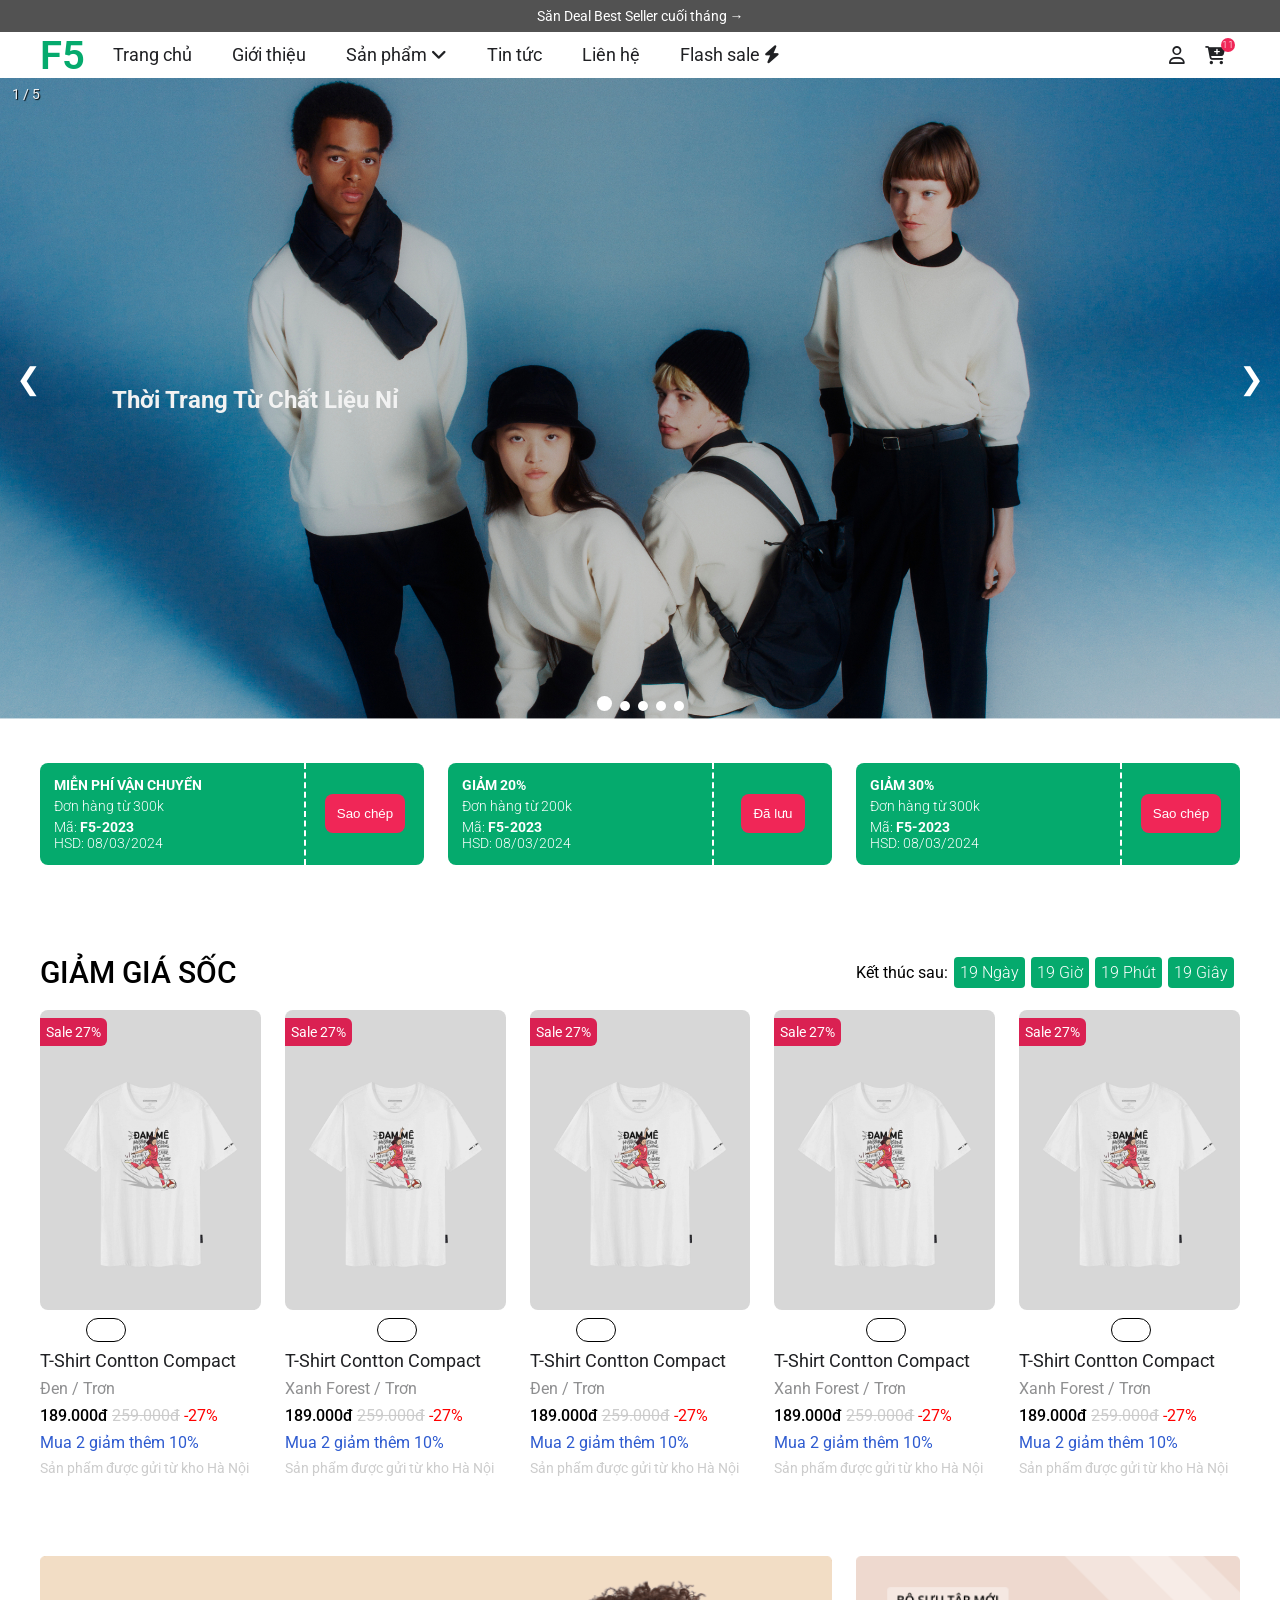
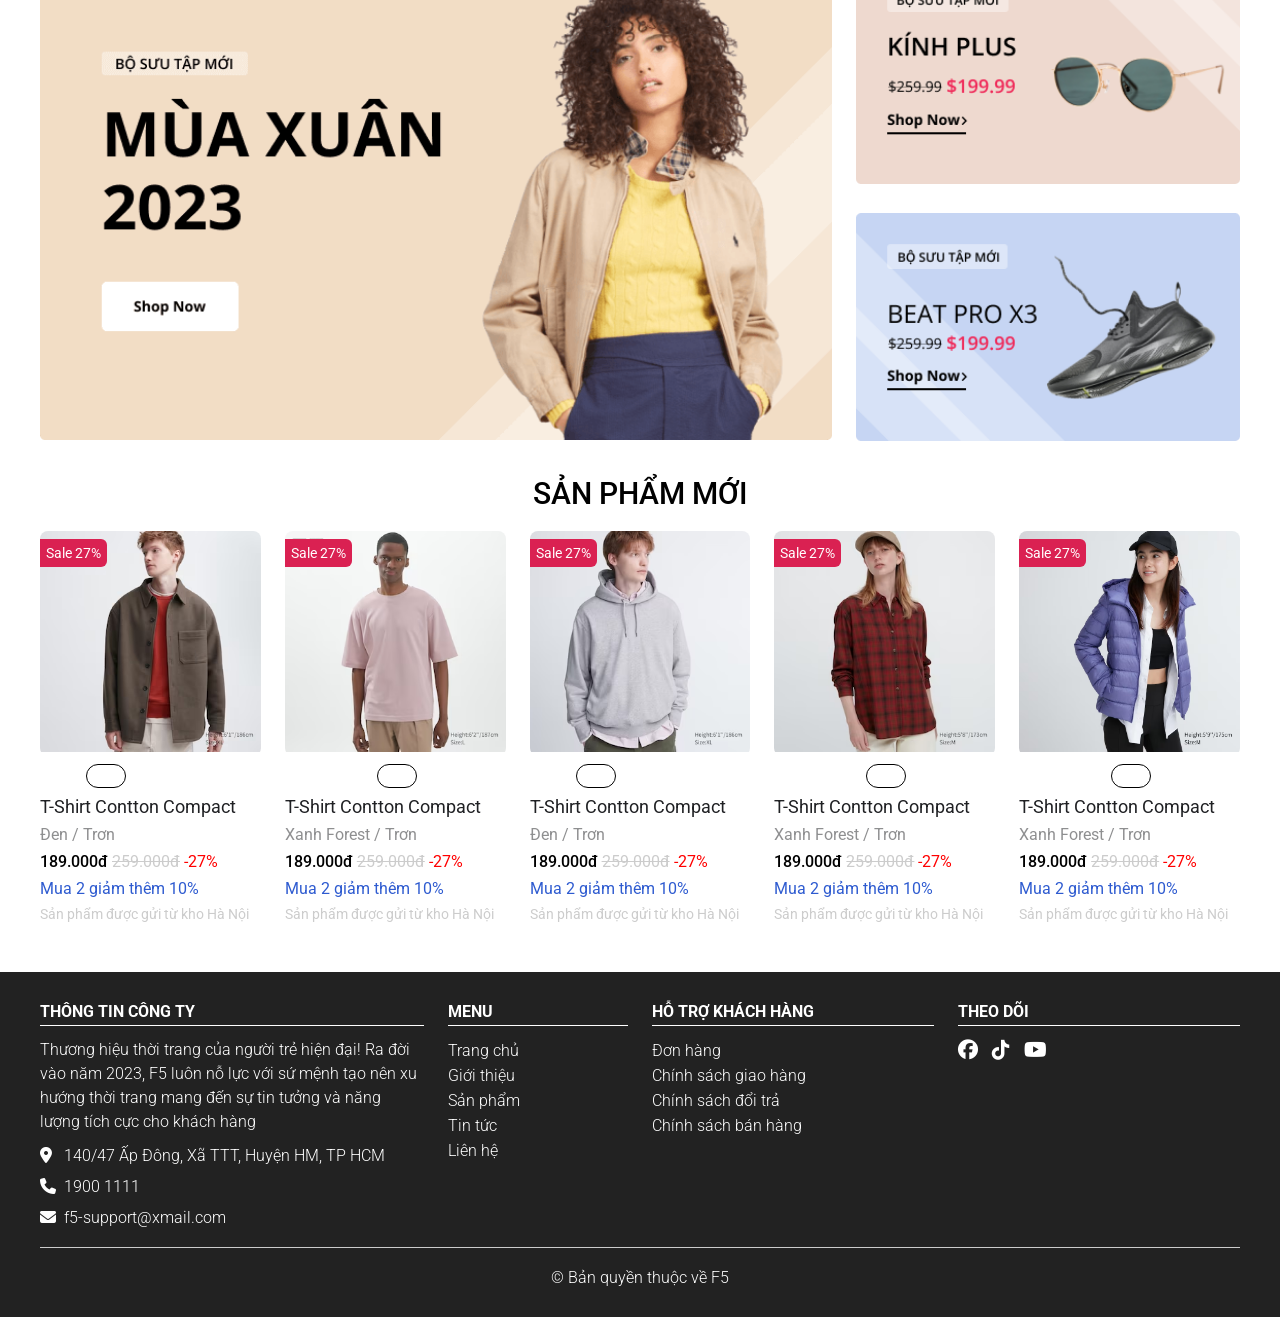
==== commit a5f321d9: "refactor header for smartphone" ====
--- a/index.html
+++ b/index.html
@@ -31,23 +31,27 @@
         <div class="nav__bars">
           <i class="nav__bars-icon fa-solid fa-bars"></i>
         </div>
+
         <div class="nav__logo">
           <a href="#" class="logo">F5</a>
         </div>
 
-        <div class="nav__menu"> <!-- add nav__menu--opened tren mobile de mo menu -->
-          <div class="nav__menu-mobile-close">
-            <i class="nav__menu-mobile-close-icon fa-solid fa-xmark"></i>
+        <div class="nav__menu">
+          <div class="mobile__menu">
+            <a href="#" class="logo">F5</a>
+            <i class="mobile__menu-close-icon fa-solid fa-xmark"></i>
           </div>
           <ul class="menu-list">
-            <li class="menu-item menu-item--active">
+            <li class="menu-item">
               <a href="./index.html">Trang chủ</a>
             </li>
             <li class="menu-item">
               <a href="#">Giới thiệu</a>
             </li>
-            <li class="menu-item menu-item--angle-down">
-              <a href="#">Sản phẩm</a>
+            <li class="menu-item">
+              <a href="#" class="has-angle-down">Sản phẩm
+                <i class="angle-down-icon fa-solid fa-angle-down"></i>
+              </a>
               <ul class="submenu-list-1">
                 <li class="menu-item menu-item--level-1">
                   <a href="#">Áo</a>
@@ -150,14 +154,9 @@
             </li>
           </ul>
         </div>
+
         <div class="nav__right">
           <div class="nav__icon">
-            <div class="nav__wishlist-icon">
-              <a href="#" class="wishlist-icon__link">
-                <i class="fa-regular fa-heart"></i>
-                <span class="wishlist-number">11</span>
-              </a>
-            </div>
             <div class="nav__user-icon">
               <a href="#" class="user-icon__link">
                 <i class="fa-regular fa-user"></i>
@@ -1127,7 +1126,7 @@
 
             <div class="form__field">
               <label for="fullname">Tên đầy đủ</label>
-              <input type="text" id="fullname" class="form__control" placeholder="vd: Paul Bui" name="fullname">
+              <input type="text" id="fullname" class="form__control" placeholder="vd: Choco Bui" name="fullname">
               <span class="form__error-msg"></span>
             </div>
 
@@ -1139,7 +1138,7 @@
 
             <div class="form__field">
               <label for="email">Email</label>
-              <input type="email" id="email" class="form__control" placeholder="vd: paulbui@xmail.com" name="email">
+              <input type="email" id="email" class="form__control" placeholder="vd: chocobui@xmail.com" name="email">
               <span class="form__error-msg"></span>
             </div>
 
--- a/assets/css/base.css
+++ b/assets/css/base.css
@@ -3,6 +3,7 @@
     --text-black: #202124;
     --text-red: #f02657;
     --primary-color: #05aa6d;
+    --primary-background-color: #fff;
 }
 
 * {
--- a/assets/css/style.css
+++ b/assets/css/style.css
@@ -1,8 +1,3 @@
-.app {
-    background-color: #fff;
-    /* height: 100vh; */
-}
-
 /* Start ----------------> Topbar */
 .topbar {
     background-color: #525252;
@@ -20,11 +15,12 @@
     font-size: 14px;
     color: var(--text-white);
 }
+
 /* End ----------------> Topbar */
 
 
 /* Start ----------------> Nav */
-.nav {
+/* .nav {
     background-color: #fff;
     max-width: 1200px;
     margin: auto;
@@ -69,12 +65,8 @@
     display: flex;
 }
 
-.menu-list > .menu-item {
+.menu-list>.menu-item {
     padding: 0 20px;
-}
-
-.menu-item.menu-item--active a {
-    color: var(--text-red);
 }
 
 .menu-item a {
@@ -87,7 +79,7 @@
     line-height: 46px;
 }
 
-.menu-item:hover > a {
+.menu-item:hover>a {
     color: var(--text-red);
     border-color: var(--text-red);
 }
@@ -115,6 +107,7 @@
     from {
         opacity: 0;
     }
+
     to {
         opacity: 1;
     }
@@ -126,7 +119,7 @@
     padding: 0 10px;
 }
 
-.menu-item--level-1 > a {
+.menu-item--level-1>a {
     height: 30px;
     width: 100%;
     padding: 10px 0;
@@ -141,11 +134,11 @@
     margin-bottom: 10px;
 }
 
-.menu-item--level-2 > a {
+.menu-item--level-2>a {
     height: 30px;
 }
 
-.menu-item.menu-item--angle-down > a::after {
+.menu-item.menu-item--angle-down>a::after {
     content: "";
     position: absolute;
     top: 50%;
@@ -161,7 +154,7 @@
     transition: 0.5s;
 }
 
-.menu-item.menu-item--angle-down:hover > a::after {
+.menu-item.menu-item--angle-down:hover>a::after {
     transform: rotate(180deg);
     border-color: var(--text-red) transparent transparent transparent;
 }
@@ -188,7 +181,7 @@
 }
 
 .wishlist-number,
-.cart-number  {
+.cart-number {
     position: absolute;
     top: 3px;
     right: 0;
@@ -314,8 +307,8 @@
 }
 
 .cart-product__original-price {
-   opacity: 0.3;
-   margin-top: 5px;
+    opacity: 0.3;
+    margin-top: 5px;
 }
 
 .cart-product__remove {
@@ -345,7 +338,7 @@
     font-size: 16px;
     border-radius: 8px;
     width: 100%;
-}
+} */
 
 
 /* End ----------------> Nav */
@@ -395,6 +388,7 @@
     border-radius: 8px;
     color: var(--text-white);
 }
+
 /* End ----------------> coupon */
 
 /* Start ----------------> flash-sale */
@@ -437,9 +431,7 @@
 /* End ----------------> flash-sale */
 
 /* Start ----------------> banner */
-.banner {
-    
-}
+.banner {}
 
 .banner__img {
     width: 100%;
@@ -795,7 +787,8 @@
     padding: 8px 12px;
     position: absolute;
     top: 0;
-    text-shadow: 1px 1px 1px #000;;
+    text-shadow: 1px 1px 1px #000;
+    ;
 }
 
 /* Element: The dots/bullets/indicators */
@@ -838,4 +831,279 @@
     to {
         opacity: 1;
     }
-}+}
+
+
+/* Nav ----------------> Start */
+.nav {
+    background-color: #fff;
+    max-width: 1200px;
+    margin: auto;
+    height: 46px;
+    display: flex;
+    justify-content: space-between;
+}
+
+.nav__bars {
+    display: flex;
+    justify-content: flex-start;
+    align-items: center;
+    font-size: 20px;
+    width: 76px;
+    margin-left: 8px;
+}
+
+.nav__bars-icon {
+    padding: 10px 15px 10px 0;
+}
+
+.nav__logo {
+    display: flex;
+    align-items: center;
+    margin: 0 auto;
+    max-width: 50px;
+}
+
+.nav__logo .logo,
+.mobile__menu .logo {
+    font-size: 40px;
+    font-weight: 600;
+    color: var(--primary-color);
+}
+
+/* nav menu -----------> start */
+.nav__menu {
+    position: absolute;
+    z-index: 999;
+    width: 100%;
+    display: none;
+}
+
+.nav__menu.is-active {
+    top: 32px;
+    left: 0;
+    display: flex;
+    flex-direction: column;
+    background-color: var(--primary-background-color);
+}
+
+.mobile__menu {
+    display: flex;
+    justify-content: space-between;
+    border-bottom: 1px var(--text-black) solid;
+    padding-left: 8px;
+}
+
+.mobile__menu-close-icon {
+    font-size: 20px;
+    padding: 14px;
+}
+
+.menu-list {
+    padding-left: 8px;
+}
+
+.menu-list > .menu-item > a {
+    font-size: 18px;
+}
+
+.menu-item {
+    padding: 8px 0;
+    position: relative;
+}
+
+.menu-list a {
+    color: var(--text-black);
+    display: block;
+    position: relative;
+}
+
+.has-angle-down .angle-down-icon {
+    position: absolute;
+    right: 0;
+    top: 50%;
+    transform: translateY(-50%);
+    padding: 4px 8px;
+}
+
+.submenu-list-1 {
+    display: none;
+    padding-left: 8px;
+}
+
+.submenu-list-1.is-active {
+    display: block;
+}
+
+.menu-item--level-1>a {
+    margin-right: 8px;
+    border-bottom: 1px var(--text-black) solid;
+}
+
+
+
+
+
+
+/* nav menu -----------> end */
+
+.nav__icon {
+    display: flex;
+    align-items: center;
+    height: 100%;
+    font-size: 18px;
+    margin-right: 5px;
+}
+
+.nav__user-icon {
+    margin: auto;
+}
+
+.user-icon__link, .cart-icon__link {
+    position: relative;
+    color: var(--text-black);
+    padding: 10px;
+    display: inline-block;
+}
+
+.nav__cart-icon {
+    position: relative;
+}
+
+.cart-number {
+    position: absolute;
+    top: 3px;
+    right: 0;
+    font-size: 10px;
+    font-weight: 300;
+    height: 14px;
+    width: 14px;
+    border-radius: 50px;
+    color: var(--text-white);
+    background-color: var(--text-red);
+    display: flex;
+    align-items: center;
+    justify-content: center;
+}
+
+.nav__cart-icon::after {
+    content: '';
+    position: absolute;
+    z-index: 999;
+    top: 90%;
+    right: 0;
+    height: 10px;
+    width: 50px;
+}
+
+.cart-container {
+    position: absolute;
+    z-index: 999;
+    top: 44px;
+    right: 0;
+    width: 340px;
+    border-radius: 5px;
+    overflow: hidden;
+    box-shadow: rgba(99, 99, 99, 0.2) 0px 2px 8px 0px;
+}
+
+.cart-content, .cart-empty {
+    display: none;
+}
+
+.cart-empty__img {
+    width: 100%;
+    display: block;
+}
+
+.cart-empty__msg {
+    position: absolute;
+    top: 10px;
+    left: 0;
+    right: 0;
+    text-align: center;
+    font-size: 14px;
+    font-weight: 400;
+}
+
+.cart-content {
+    background-color: #fff;
+    padding: 8px;
+    font-size: 14px;
+    display: none;
+}
+
+.cart__header {
+    font-size: 16px;
+    font-weight: 400;
+    text-align: center;
+}
+
+.cart__body {
+    margin: 8px 0;
+}
+
+.cart__item {
+    display: flex;
+    width: 100%;
+    padding-bottom: 4px;
+    margin-bottom: 6px;
+    border-bottom: 1px solid #ddd;
+}
+
+.cart-product-info {
+    margin-left: 8px;
+    flex-grow: 1;
+}
+
+.cart-product__color {
+    padding: 6px 0;
+}
+
+.cart-product__bottom {
+    display: flex;
+    justify-content: space-between;
+}
+
+.cart-product__price {
+    display: flex;
+    flex-direction: column;
+}
+
+.cart-product__sale-price, .cart-product__remove {
+    color: var(--text-red);
+    font-weight: 500;
+}
+
+.cart-product__original-price {
+    opacity: 0.3;
+    margin-top: 5px;
+}
+
+.cart-product__remove {
+    cursor: pointer;
+    padding: 5px 0;
+    float: right;
+}
+
+.cart__subtotal-wrap {
+    display: flex;
+    justify-content: space-between;
+    font-size: 18px;
+    margin-top: 16px;
+    margin-bottom: 22px;
+}
+
+
+.cart__btn {
+    text-align: center;
+}
+
+.cart__btn .cart__checkout {
+    background-color: #000;
+    font-size: 16px;
+    border-radius: 8px;
+    width: 100%;
+}
+
+/* Nav ----------------> End */
--- a/assets/css/responsive.css
+++ b/assets/css/responsive.css
@@ -1,89 +1,14 @@
 /* mobile & ipad-tablet */
 @media (max-width: 1023px) {
-    .menu-list > .menu-item {
-        padding: 0 10px;
-    }
+
 }
 
 /* mobile */
 @media (max-width: 739px) {
-    .row {
-        margin-left: 0;
-        margin-right: 0;
-    }
-    .nav__menu {
-        position: absolute;
-        z-index: 999;
-        margin-left: 0;
-        width: 100%;
-        display: none;
-    }
-
-    .nav__menu.nav__menu--opened {
-        display: block;
-    }
-
-    /* nhan vao btn nay se add class nav__menu--opened vao nav__menu */
-    .nav__bars {
-        display: flex;
-        width: 76px;
-        margin-left: 5px;
-    }
-
-    .nav__icon {
-        margin-right: 5px;
-    }
-
-    .nav__logo {
-        margin: 0 auto;
-    }
-
-    .nav__wishlist-icon {
-        display: none;
-    }
-
-    .nav__user-icon {
-        margin: auto;
-    }
-
-    .menu-list {
-        display: block;
-        background-color: #ccc;
-    }
-
-    .menu-list > .menu-item {
-        margin-right: 30px;
-    }
-
-    .menu-list > .menu-item a {
-        width: 100%;
-    }
-
-    .nav__menu.nav__menu--opened .nav__menu-mobile-close {
-        display: flex;
-        position: absolute;
-        top: 0;
-        right: 0;
-        font-size: 30px;
-    }
-
-    .nav__menu-mobile-close-icon {
-        padding: 5px 10px;
-    }
-
-    .submenu-list-1 {
-        flex-direction: column;
-        position: relative;
-        background-color: #ccc;
-    }
-
-    .submenu-list-1 .menu-item--level-1 {
-        width: 100%;
-        max-width: none;
-        min-width: none;
-    }
 
 
+
+    /* can sua lai, bo ben nay di */
     .footer {
         padding-left: 10px;
         padding-right: 10px;
@@ -92,16 +17,41 @@
 
 /* ipad-tablet */
 @media (min-width: 740px) and (max-width: 1023px) {
-    .menu-list > .menu-item.menu-item--angle-down {
-        padding-right: 20px;
-    }
 
-    .menu-item:first-child {
-        display: none;
-    }
 }
 
 /* pc */
 @media (min-width: 1024px) {
+    .nav__bars,
+    .mobile__menu {
+        display: none;
+    }
     
+    .nav__menu {
+        position: relative;
+        display: block;
+    }
+
+    .menu-list {
+        display: flex;
+        height: 100%;
+    }
+
+    .menu-list > .menu-item {
+        padding: 0 20px;
+    }
+
+    .menu-item a {
+        display: inline-block;
+        line-height: 46px;
+    }
+
+    .menu-item a.has-angle-down {
+        padding-right: 20px;
+    }
+    .has-angle-down .angle-down-icon {
+        padding: 0;
+    }
+
+
 }
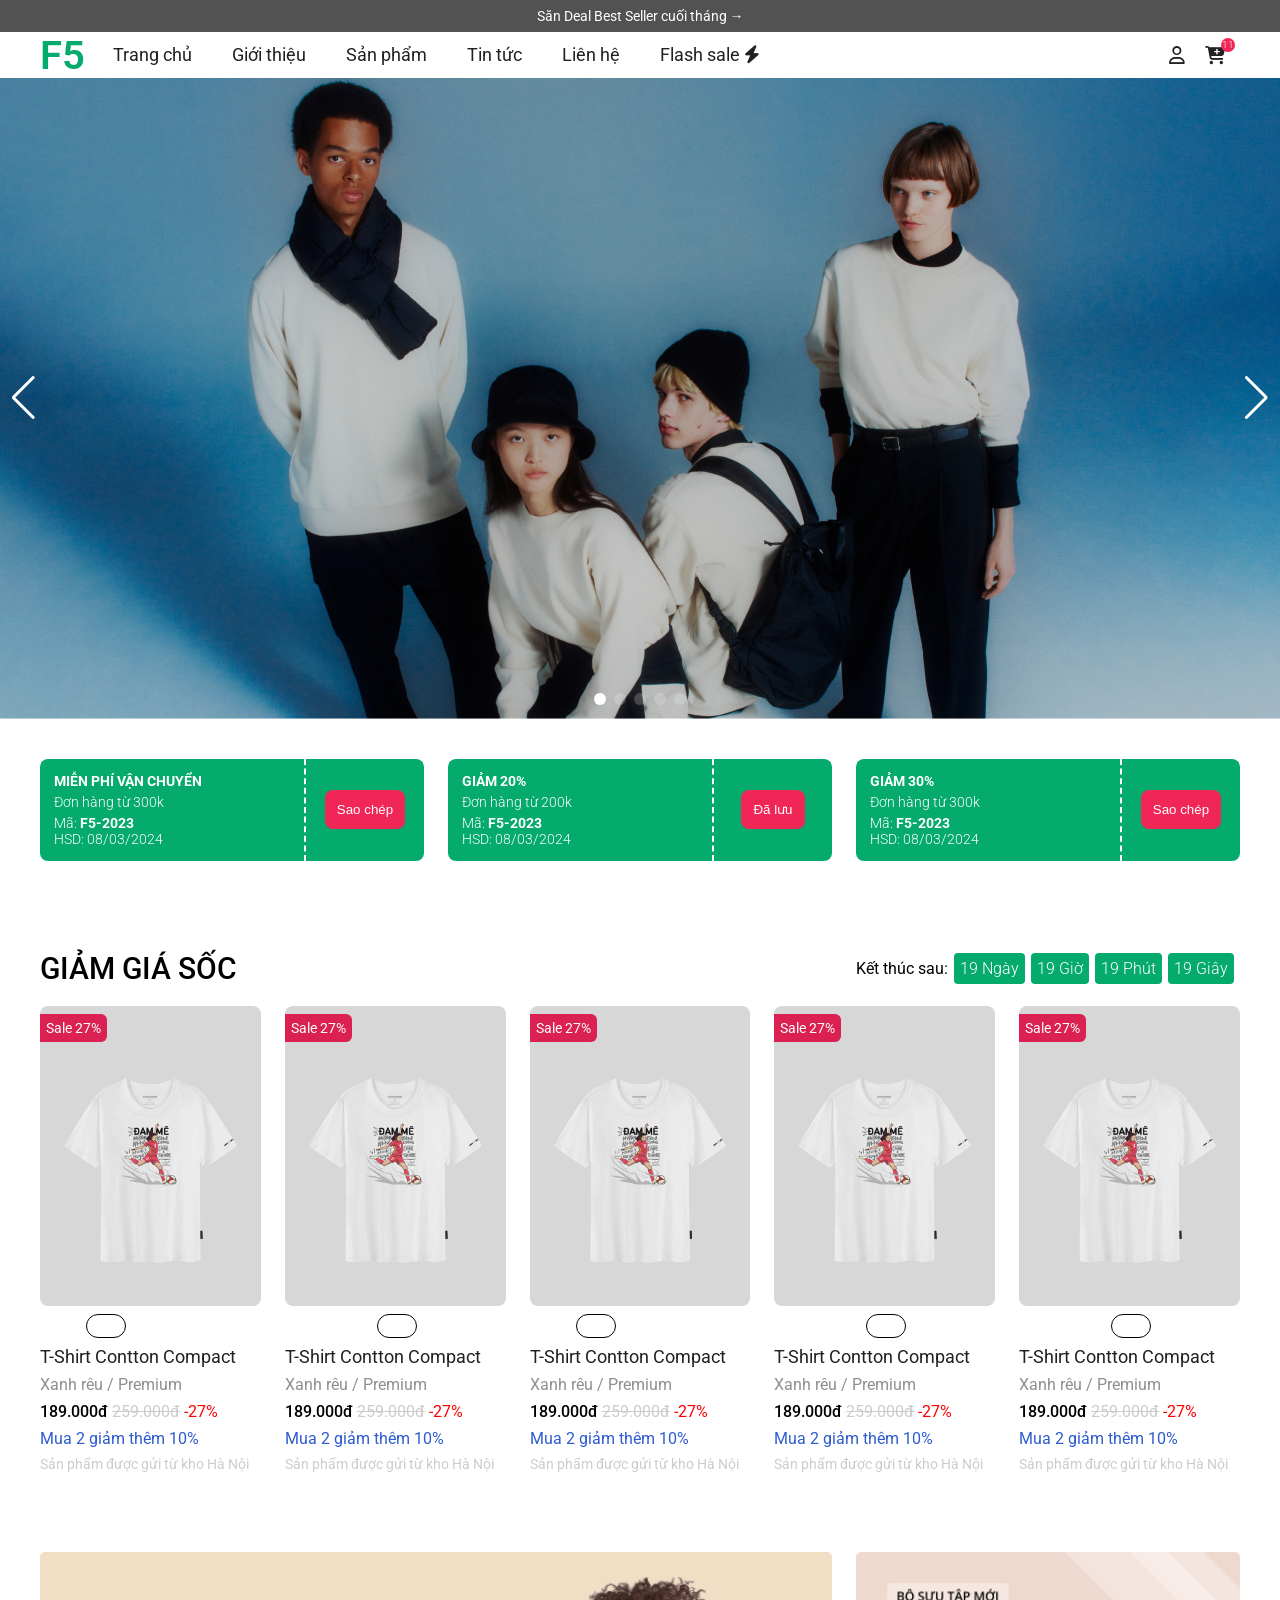
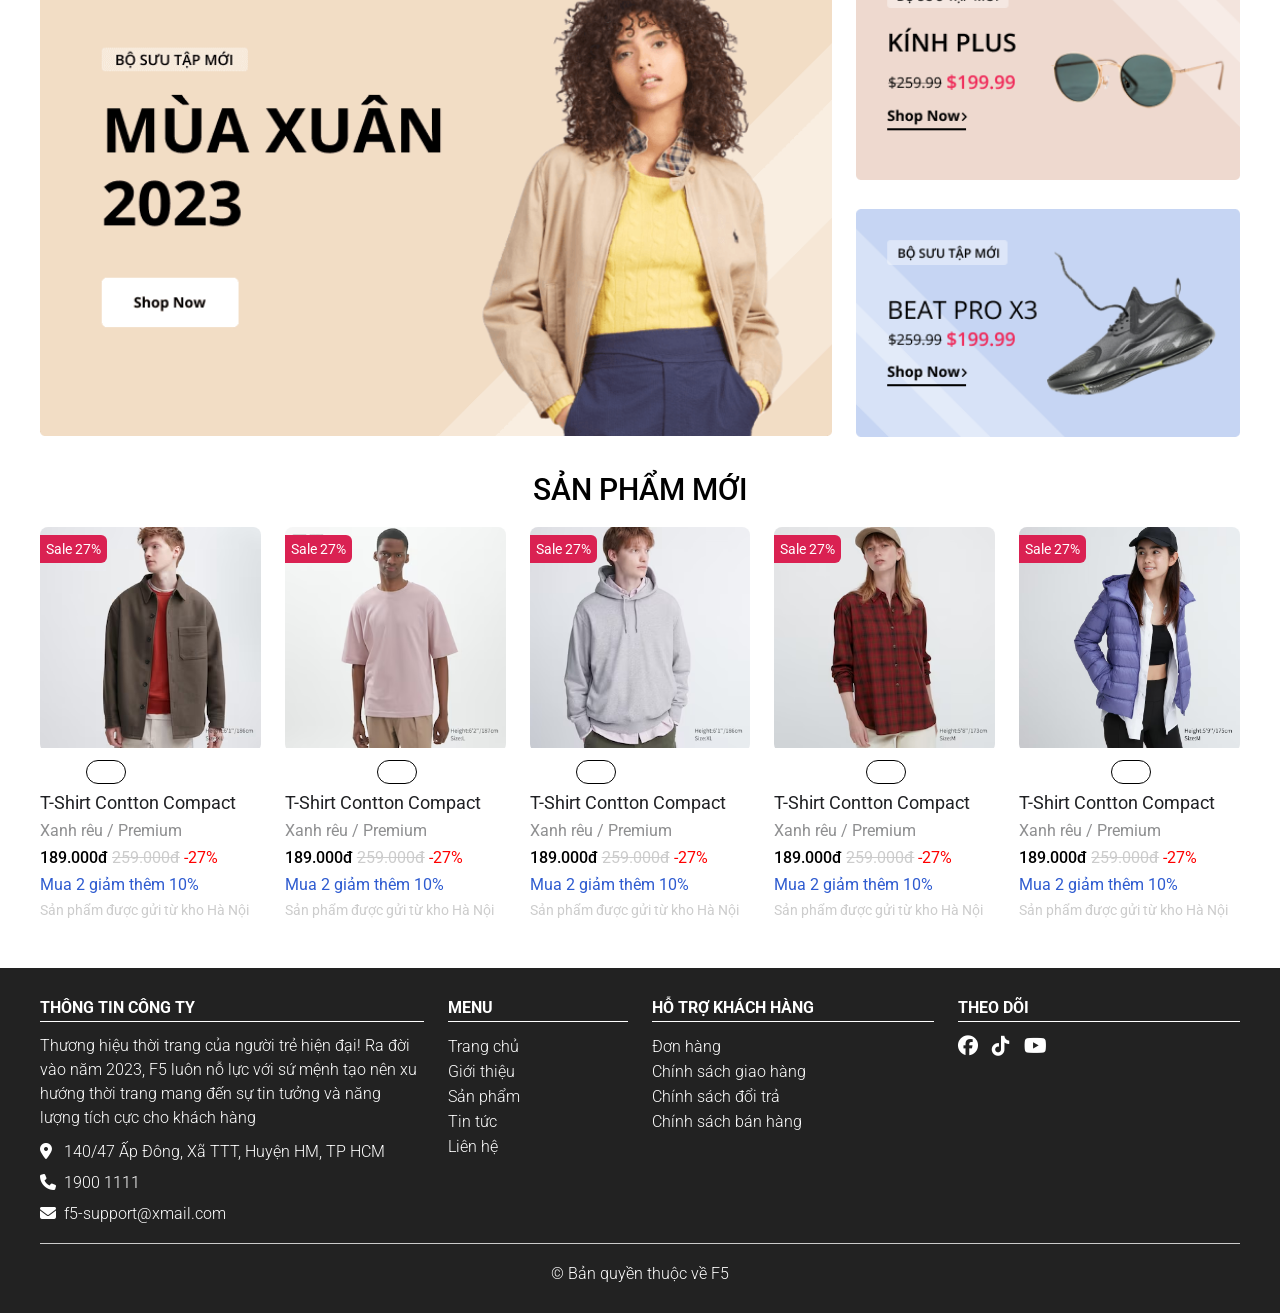
==== commit 8c1ac70b: "add home slider" ====
--- a/index.html
+++ b/index.html
@@ -10,12 +10,16 @@
   <link rel="preconnect" href="https://fonts.gstatic.com" crossorigin>
   <link href="https://fonts.googleapis.com/css2?family=Roboto:wght@100;300;400;500;700&display=swap" rel="stylesheet">
   <link rel="stylesheet" href="https://cdnjs.cloudflare.com/ajax/libs/font-awesome/6.4.2/css/all.min.css"
-      integrity="sha512-z3gLpd7yknf1YoNbCzqRKc4qyor8gaKU1qmn+CShxbuBusANI9QpRohGBreCFkKxLhei6S9CQXFEbbKuqLg0DA=="
-      crossorigin="anonymous" referrerpolicy="no-referrer" />
+    integrity="sha512-z3gLpd7yknf1YoNbCzqRKc4qyor8gaKU1qmn+CShxbuBusANI9QpRohGBreCFkKxLhei6S9CQXFEbbKuqLg0DA=="
+    crossorigin="anonymous" referrerpolicy="no-referrer" />
+
+  <link rel="stylesheet" href="https://cdn.jsdelivr.net/npm/swiper@8/swiper-bundle.min.css" />
   <link rel="stylesheet" href="./assets/css/grid.css">
   <link rel="stylesheet" href="./assets/css/base.css">
   <link rel="stylesheet" href="./assets/css/style.css">
   <link rel="stylesheet" href="./assets/css/responsive.css">
+
+  <script src="https://cdn.jsdelivr.net/npm/swiper@8/swiper-bundle.min.js"></script>
 </head>
 
 <body>
@@ -144,7 +148,7 @@
               <a href="#">Tin tức</a>
             </li>
             <li class="menu-item">
-              <a href="#">Liên hệ</a>
+              <a href="./slider.html">Liên hệ</a>
             </li>
             <li class="menu-item menu-item--flash-sale">
               <a href="#flash-sale">
@@ -283,45 +287,26 @@
     <!-- body -->
     <div class="body">
       <!-- slideshow -->
-      <section class="slideshow">
-        <!-- Element: Slide -->
-        <div class="slideshow__slide fade">
-          <div class="slideshow__numbertext">1 / 5</div>
-          <img src="./assets/img/slideshow/slideshow-1.jpg" style="width:100%">
-          <h2 class="slideshow__text">Thời trang từ chất liệu nỉ</h2>
-        </div>
-        <div class="slideshow__slide fade">
-          <div class="slideshow__numbertext">2 / 5</div>
-          <img src="./assets/img/slideshow/slideshow-2.jpg" style="width:100%">
-          <h2 class="slideshow__text">Caption Two</h2>
-        </div>
-        <div class="slideshow__slide fade">
-          <div class="slideshow__numbertext">3 / 5</div>
-          <img src="./assets/img/slideshow/slideshow-3.jpg" style="width:100%">
-          <h2 class="slideshow__text">Caption Three</h2>
-        </div>
-        <div class="slideshow__slide fade">
-          <div class="slideshow__numbertext">4 / 5</div>
-          <img src="./assets/img/slideshow/slideshow-4.jpg" style="width:100%">
-          <h2 class="slideshow__text">Caption Four</h2>
-        </div>
-        <div class="slideshow__slide fade">
-          <div class="slideshow__numbertext">5 / 5</div>
-          <img src="./assets/img/slideshow/slideshow-5.jpg" style="width:100%">
-          <h2 class="slideshow__text">Caption Five</h2>
-        </div>
-        <!-- Element: Controls -->
-        <a class="slideshow__prev" onclick="plusSlides(-1)">&#10094;</a>
-        <a class="slideshow__next" onclick="plusSlides(1)">&#10095;</a>
-        <!-- Block: Dots -->
-        <div class="dots">
-          <span class="dots__dot" onclick="currentSlide(1)"></span>
-          <span class="dots__dot" onclick="currentSlide(2)"></span>
-          <span class="dots__dot" onclick="currentSlide(3)"></span>
-          <span class="dots__dot" onclick="currentSlide(4)"></span>
-          <span class="dots__dot" onclick="currentSlide(5)"></span>
-        </div>
-      </section>
+       <!-- <div class="grid wide">
+        <div class="row"> -->
+          <section class="section slider-section">
+            <div class="container slider-column">
+              <div class="swiper swiper-slider">
+                <div class="swiper-wrapper">
+                  <img class="swiper-slide" src="./assets/img/slideshow/slideshow-1.jpg" alt="Swiper">
+                  <img class="swiper-slide" src="./assets/img/slideshow/slideshow-2.jpg" alt="Swiper">
+                  <img class="swiper-slide" src="./assets/img/slideshow/slideshow-3.jpg" alt="Swiper">
+                  <img class="swiper-slide" src="./assets/img/slideshow/slideshow-4.jpg" alt="Swiper">
+                  <img class="swiper-slide" src="./assets/img/slideshow/slideshow-5.jpg" alt="Swiper">
+                </div>
+                <span class="swiper-pagination"></span>
+                <span class="swiper-button-prev"></span>
+                <span class="swiper-button-next"></span>
+              </div>
+            </div>
+          </section>
+        <!-- </div>
+       </div> -->
 
       <!-- coupons -->
       <section class="coupons">
@@ -1168,9 +1153,11 @@
       </div>
     </div>
   </div>
+
   <script src="./assets/js/script.js"></script>
   <script src="./assets/js/form.js"></script>
   <script>
+
     document.addEventListener('DOMContentLoaded', function () {
       Validator({
         form: '#form-login',
--- a/assets/css/base.css
+++ b/assets/css/base.css
@@ -3,7 +3,7 @@
     --text-black: #202124;
     --text-red: #f02657;
     --primary-color: #05aa6d;
-    --primary-background-color: #fff;
+    --bgr-color: #fff;
 }
 
 * {
@@ -14,6 +14,7 @@
 
 html, body {
     touch-action: manipulation;
+    -webkit-overflow-scrolling: touch;
 }
 
 html {
--- a/assets/css/style.css
+++ b/assets/css/style.css
@@ -884,7 +884,7 @@
     left: 0;
     display: flex;
     flex-direction: column;
-    background-color: var(--primary-background-color);
+    background-color: var(--bgr-color);
 }
 
 .mobile__menu {
@@ -1106,4 +1106,26 @@
     width: 100%;
 }
 
-/* Nav ----------------> End */+/* Nav ----------------> End */
+
+/* Slider ----------------> Start */
+.swiper-button-prev::after,
+.swiper-button-next::after {
+  color: #fff;
+}
+
+.swiper-pagination-bullet {
+  height: 12px;
+  width: 12px;
+  background-color: #fff;
+}
+
+.swiper-pagination-bullet-active {
+  height: 12px;
+  width: 12px;
+  background-color: #fff;
+}
+
+
+
+/* Slider ----------------> End */
--- a/assets/css/responsive.css
+++ b/assets/css/responsive.css
@@ -22,13 +22,17 @@
 
 /* pc */
 @media (min-width: 1024px) {
+    .nav {
+        position: relative;
+    }
+
     .nav__bars,
     .mobile__menu {
         display: none;
     }
     
     .nav__menu {
-        position: relative;
+        position: unset;
         display: block;
     }
 
@@ -41,17 +45,66 @@
         padding: 0 20px;
     }
 
+    .menu-item {
+        position: unset;
+    }
+
     .menu-item a {
         display: inline-block;
         line-height: 46px;
     }
 
-    .menu-item a.has-angle-down {
-        padding-right: 20px;
-    }
     .has-angle-down .angle-down-icon {
-        padding: 0;
+        display: none;
     }
 
+    .menu-item:hover>a {
+        color: var(--text-red);
+        border-color: var(--text-red);
+    }
+
+    .submenu-list-1 {
+        position: absolute;
+        z-index: 999;
+        left: 0;
+        right: 0;
+        margin: auto;
+        max-width: 1200px;
+        border-bottom-left-radius: 5px;
+        border-bottom-right-radius: 5px;
+        background-color: #ffffffc2;
+        display: none;
+    }
+    
+    .menu-item:hover .submenu-list-1 {
+        display: flex;
+        align-items: flex-start;
+        animation: showIn ease .5s;
+    }
+
+    .submenu-list-1 .menu-item--level-1 {
+        min-width: 200px;
+        max-width: 250px;
+        padding: 0 10px;
+    }
+    
+    .menu-item--level-1>a {
+        height: 30px;
+        width: 100%;
+        padding: 10px 0;
+        line-height: 100%;
+        display: inline-block;
+        text-transform: uppercase;
+        border-bottom: 1px solid black;
+    
+    }
+    
+    .submeu-list-2 {
+        margin-bottom: 10px;
+    }
+    
+    .menu-item--level-2>a {
+        height: 30px;
+    }
 
 }
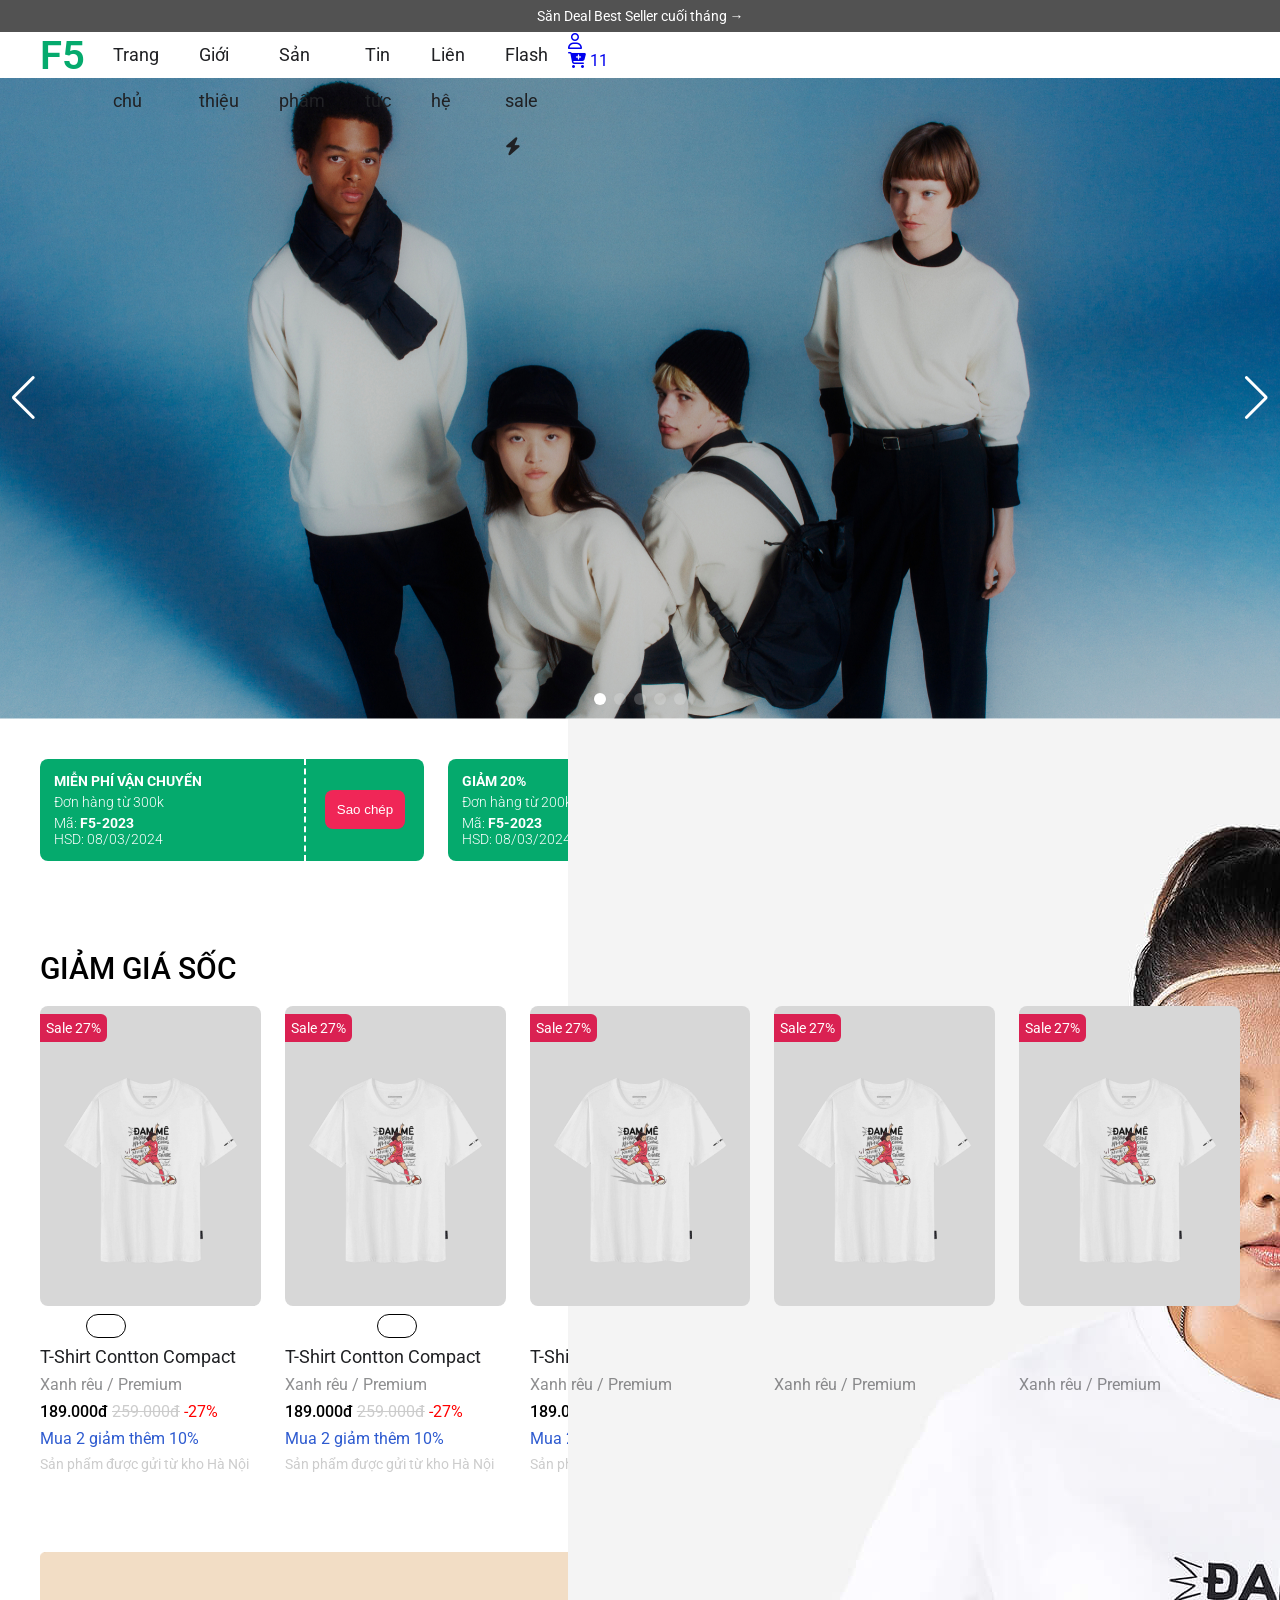
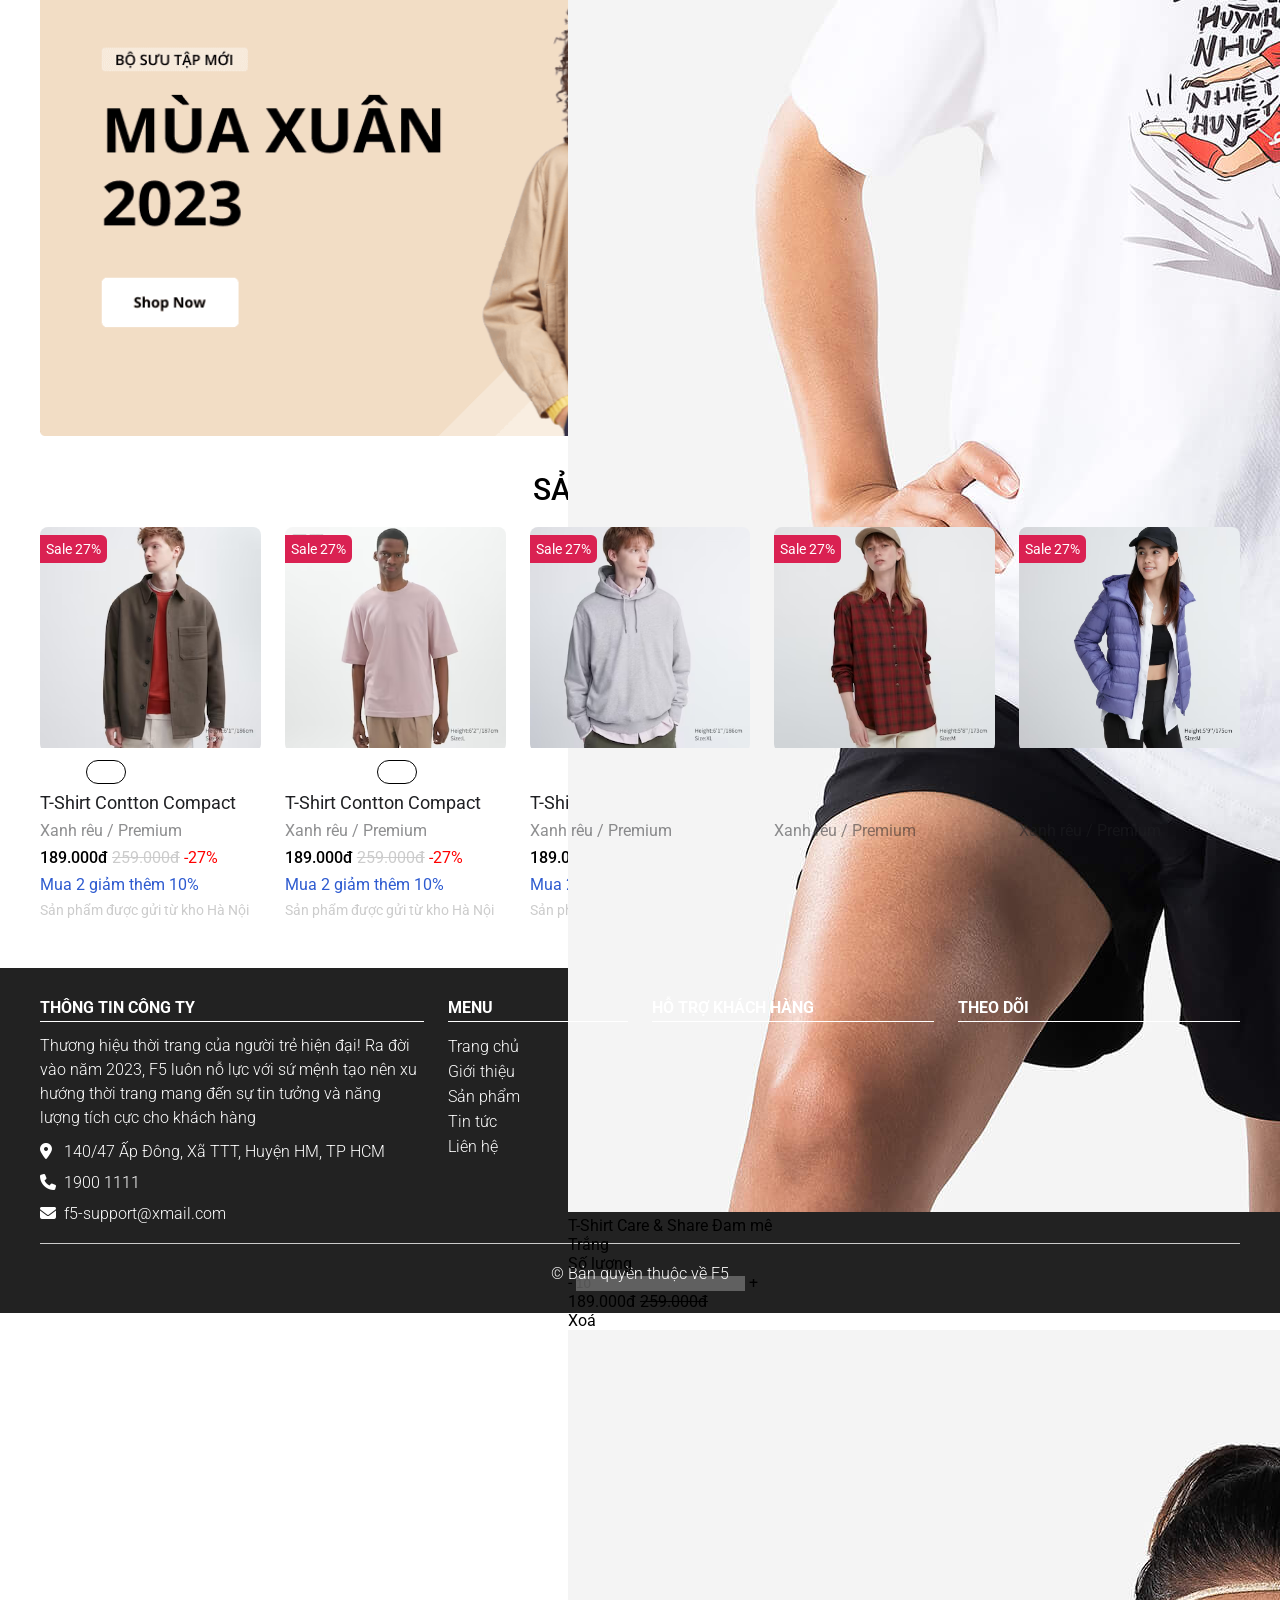
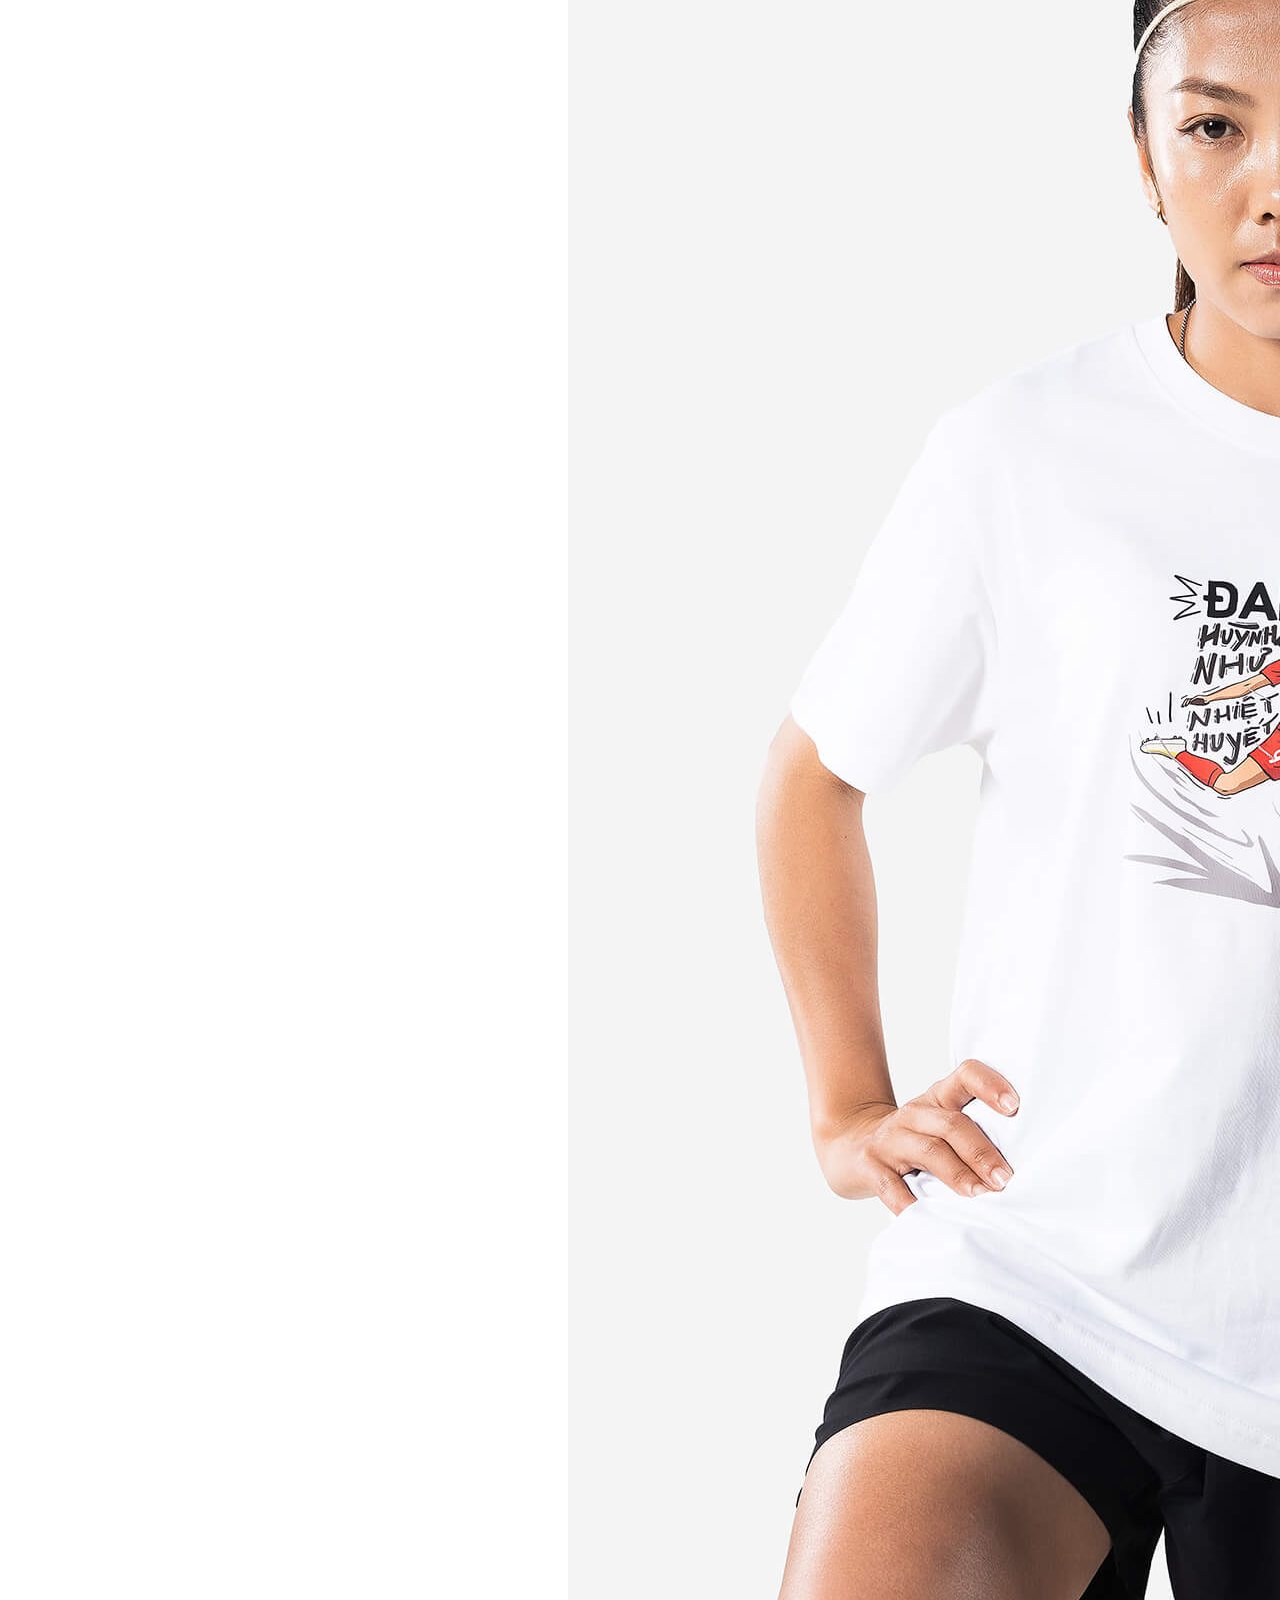
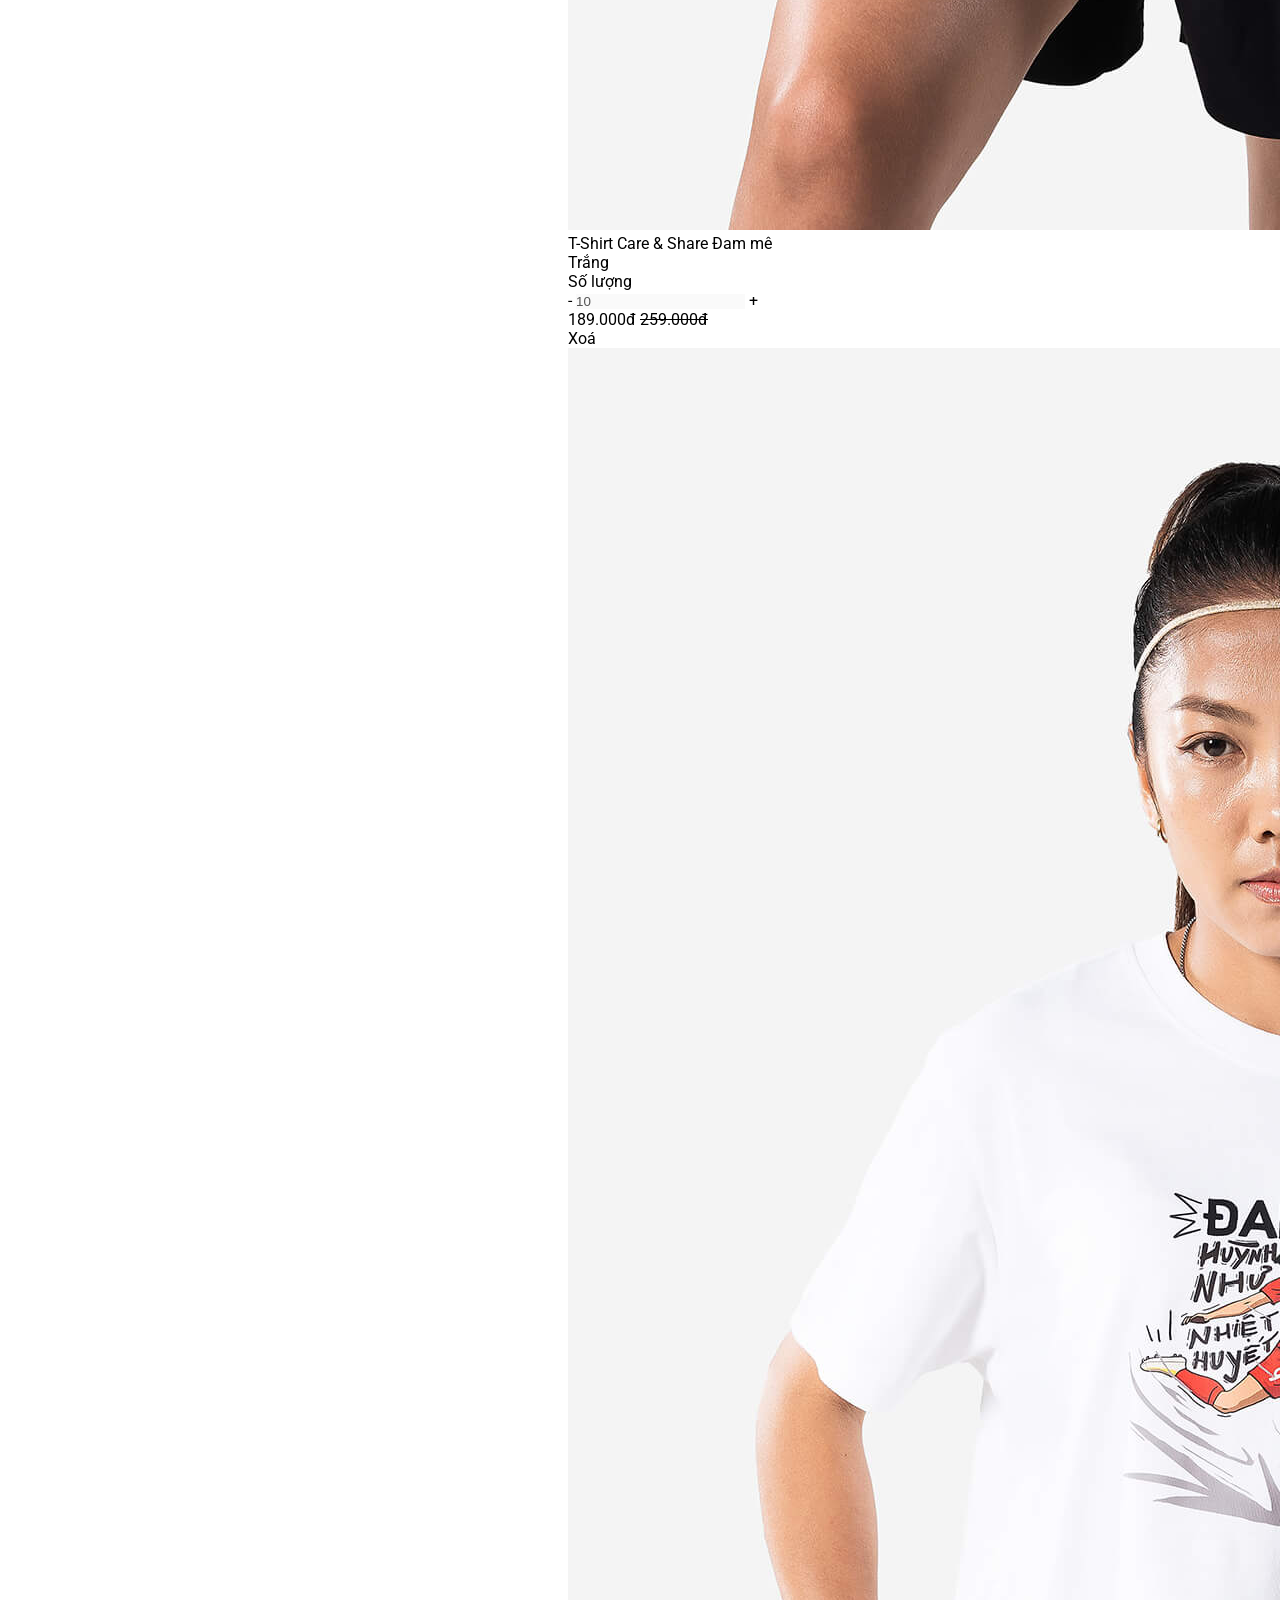
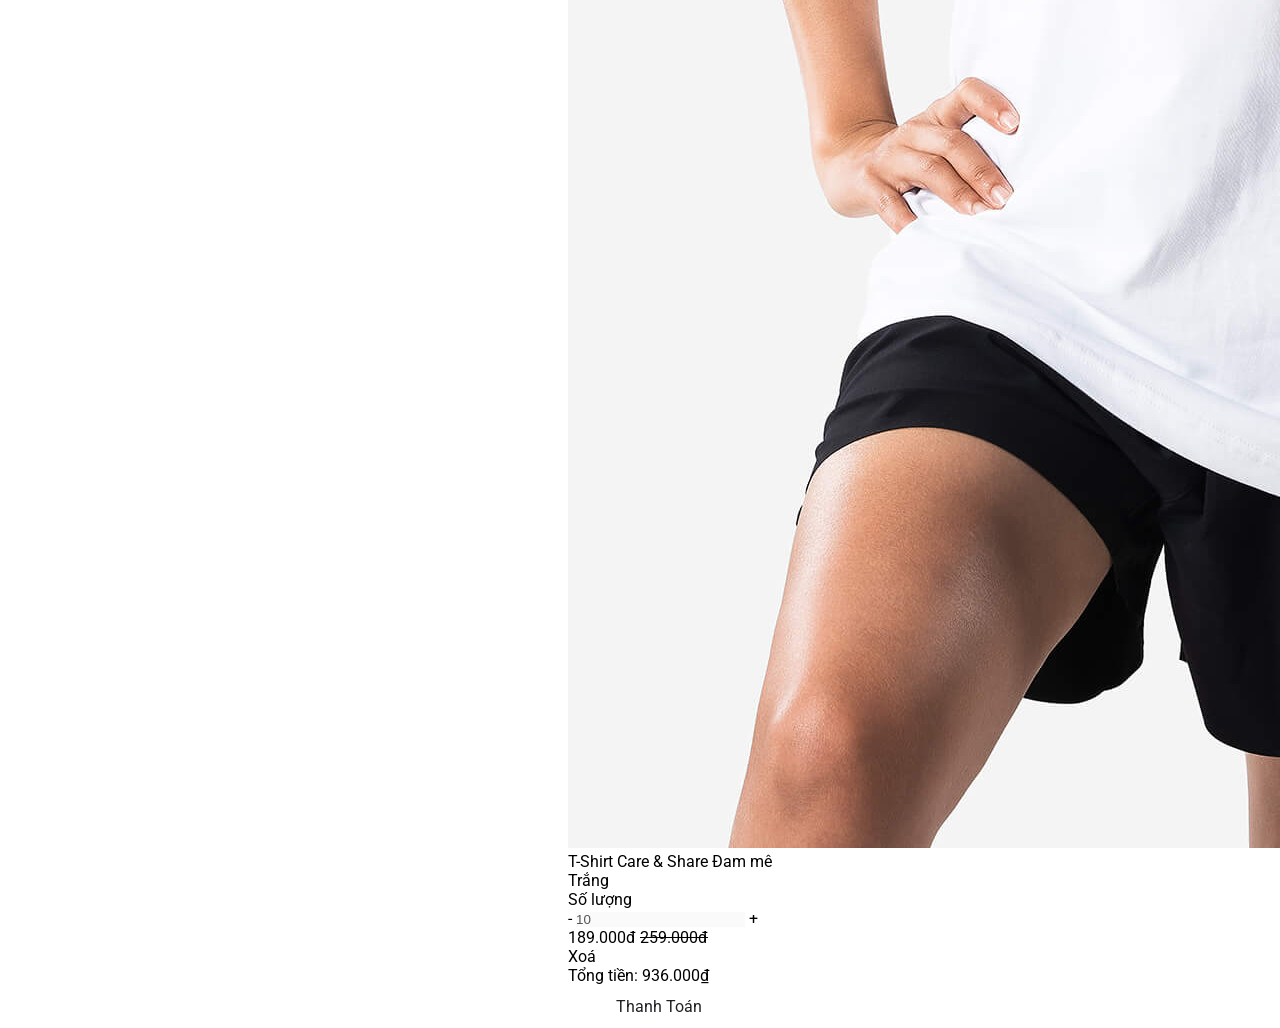
==== commit 511e08fb: "add cart page" ====
--- a/index.html
+++ b/index.html
@@ -148,7 +148,7 @@
               <a href="#">Tin tức</a>
             </li>
             <li class="menu-item">
-              <a href="./slider.html">Liên hệ</a>
+              <a href="#">Liên hệ</a>
             </li>
             <li class="menu-item menu-item--flash-sale">
               <a href="#flash-sale">
@@ -167,7 +167,7 @@
               </a>
             </div>
             <div class="nav__cart-icon">
-              <a href="#" class="cart-icon__link">
+              <a href="./cart.html" class="cart-icon__link">
                 <i class="fa-solid fa-cart-plus"></i>
                 <span class="cart-number">11</span>
               </a>
--- a/assets/css/base.css
+++ b/assets/css/base.css
@@ -91,6 +91,7 @@
 }
 
 /* Quantity control */
+/* 
 .quantity-control {
     margin-top: 5px;
     display: flex;
@@ -116,7 +117,7 @@
 .minus-btn:hover,
 .plus-btn:hover {
     background-color: #ccc;
-}
+} */
 
 
 /* Start ---------------------------> modal */
--- a/assets/css/style.css
+++ b/assets/css/style.css
@@ -947,7 +947,7 @@
 
 /* nav menu -----------> end */
 
-.nav__icon {
+/* .nav__icon {
     display: flex;
     align-items: center;
     height: 100%;
@@ -1104,7 +1104,7 @@
     font-size: 16px;
     border-radius: 8px;
     width: 100%;
-}
+} */
 
 /* Nav ----------------> End */
 
